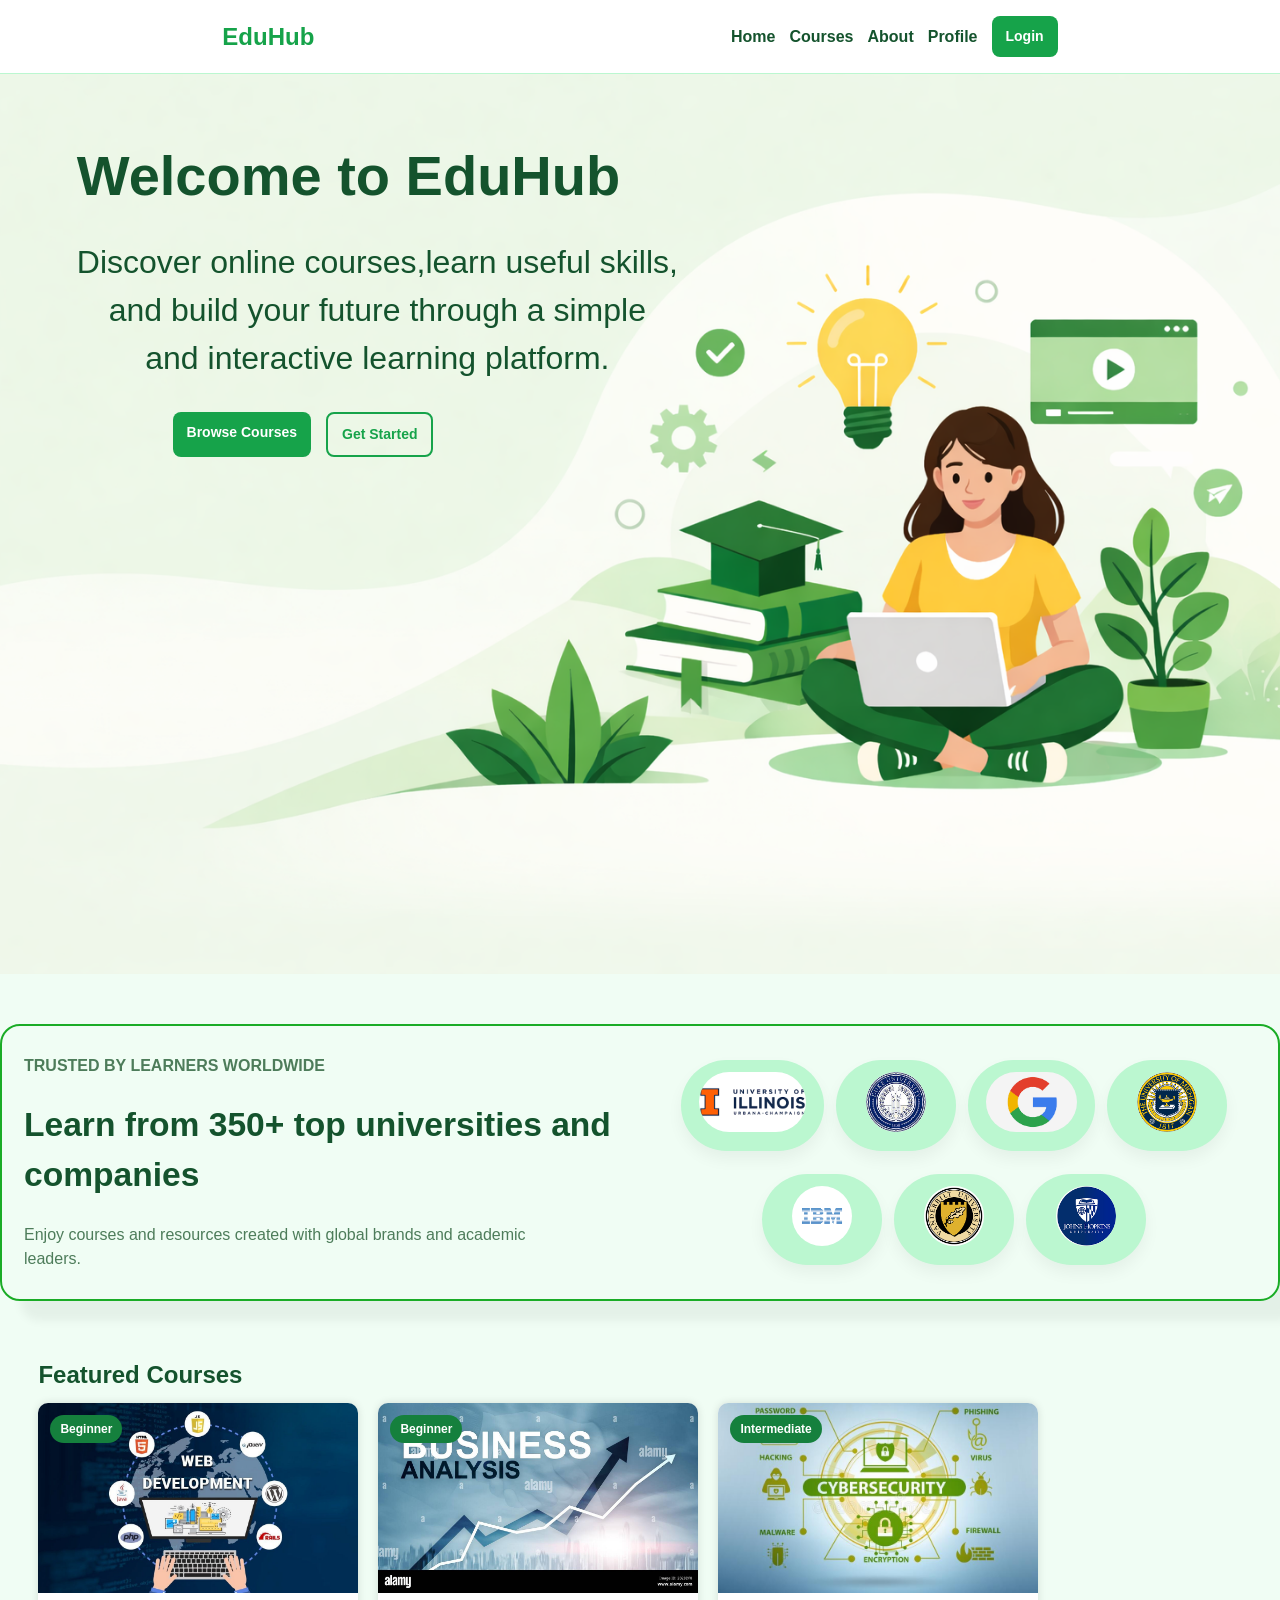
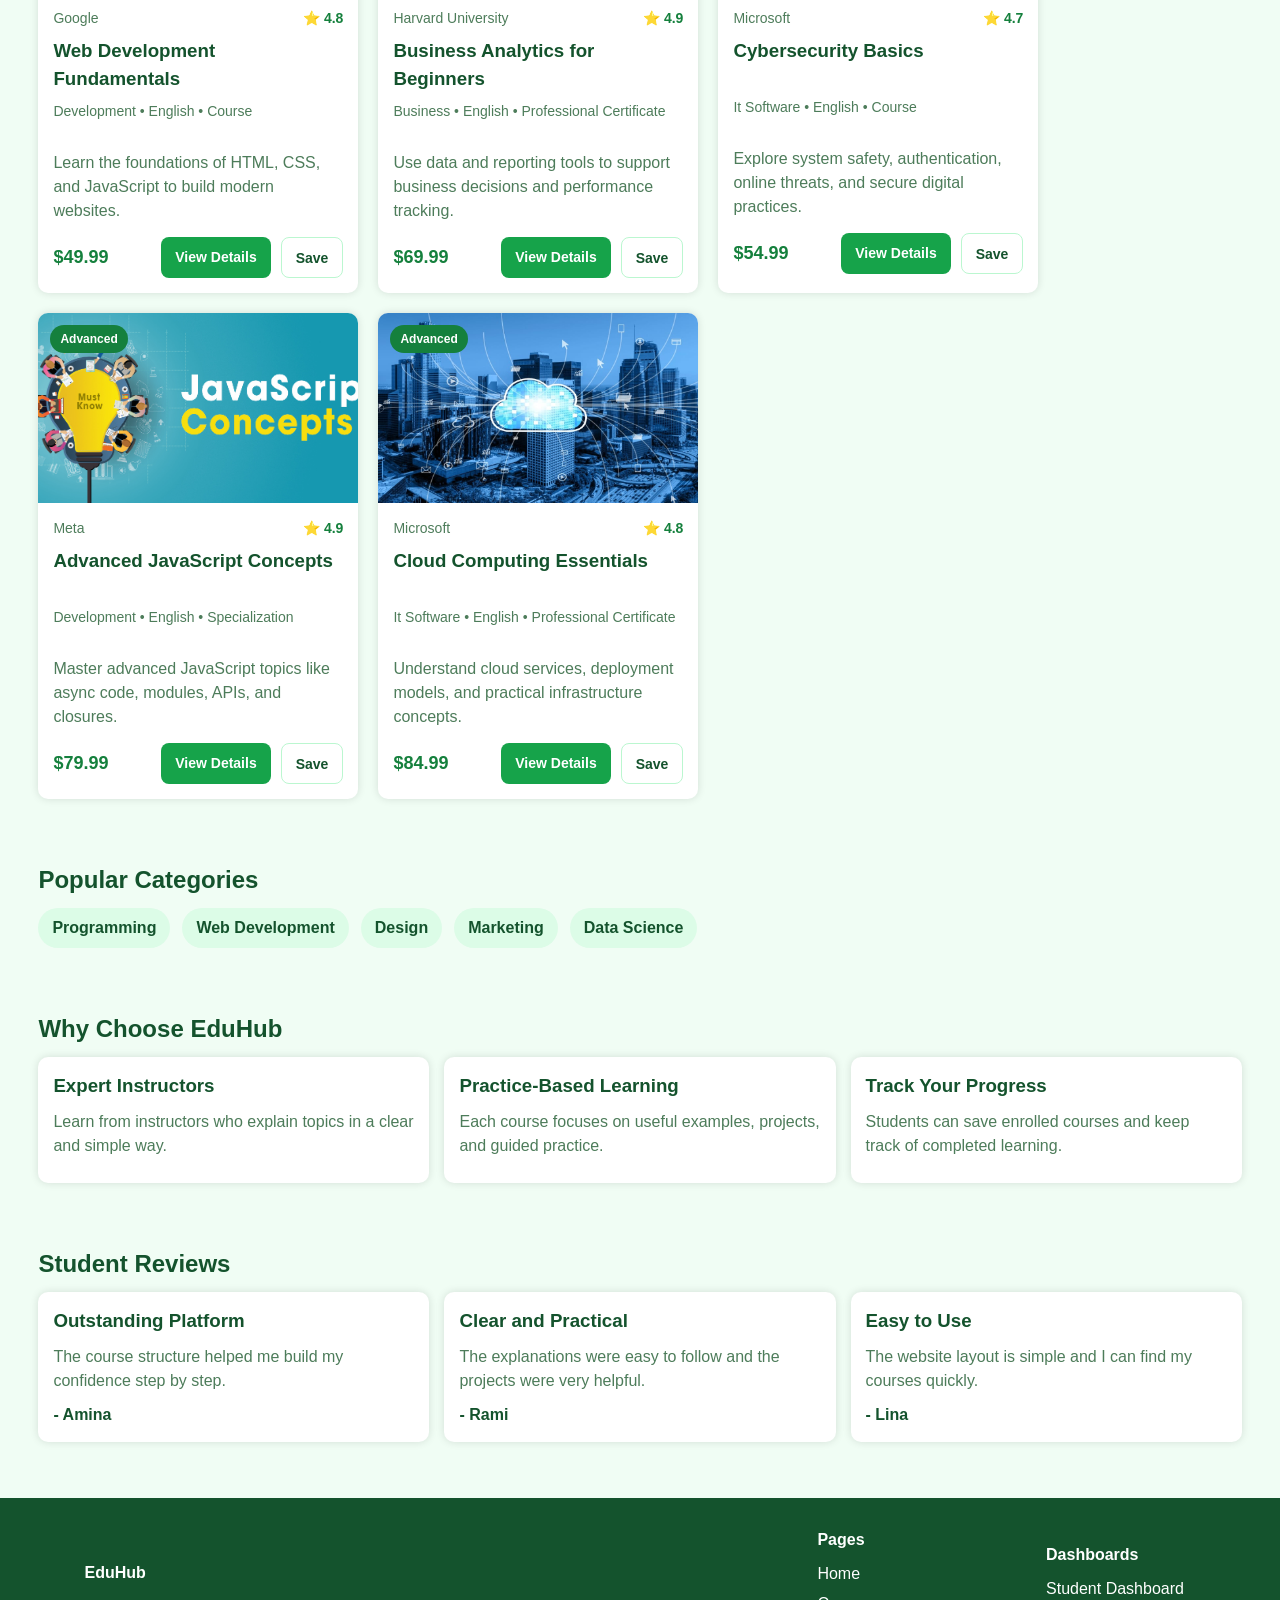
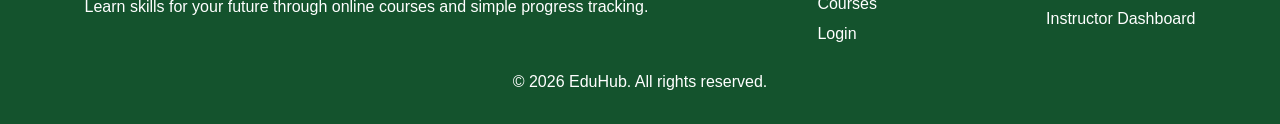
==== pages/index.html @ 105dc2ed "home js done" ====
<!DOCTYPE html>
<html lang="en">
<head>
    <meta charset="UTF-8">
    <meta name="viewport" content="width=device-width, initial-scale=1.0">
  <title>EduHub - Home</title>
  <link rel="stylesheet" href="../styles/style.css">
    <link rel="stylesheet" href="../styles/home.css">
    <link rel="stylesheet" href="../styles/courses.css">
</head>



<body>
  <header>
    <div class="Navbar">
      <a class="Logo" href="index.html">EduHub</a>
      <nav id="NavLinks" class="NavLinks">
        <a href="index.html">Home</a>
        <a href="courses.html">Courses</a>
        <a href="about.html">About</a>
        <a href="profile.html">Profile</a>
        <a href="auth.html" id="Login" class="Btn Btn1">Login</a>
      </nav>
      <button id="MenuToggle" class="Hidden">Menu</button>
    </div>
  </header>




  <main>

    <section class="Hero">
        <h1>Welcome to EduHub</h1>
        <p>
          Discover online courses,learn useful skills, <br>and build your future
          through a simple <br>and interactive learning platform.
        </p>
        <div class="HeroActions">
          <a class="Btn Btn1" href="courses.html">Browse Courses</a>
          <a class="Btn Btn2" href="auth.html">Get Started</a>
        </div>
    </section>

    <section class="PageSection TrustedSection">
        <div class="TrustedCopy">
          <p class="SectionTag">Trusted by learners worldwide</p>
          <h2>Learn from 350+ top universities and companies</h2>
          <p>Enjoy courses and resources created with global brands and academic leaders.</p>
        </div>
        <div class="TrustedLogos">
          <span><img src="../img/Illinois.png" alt="University of Illinois"></span>
          <span><img src="../img/Duke.jpg" alt="Duke University"></span>
          <span><img src="../img/Google.png" alt="Google"></span>
          <span><img src="../img/Michigan.png" alt="University of Michigan"></span>
          <span><img src="../img/IBM.png" alt="IBM"></span>
          <span><img src="../img/Vanderbilt.png" alt="Vanderbilt University"> </span>
          <span><img src="../img/Johns Hopkins.png" alt="Johns Hopkins University"></span>
        </div>
    </section>


     <section class="PageSection">
        <h2>Featured Courses</h2>
        <div id="CoursesGrid" class="CourseCardContainer"></div>
    </section>


    


    <section class="PageSection">
        <h2>Popular Categories</h2>
        <div class="CategoryRow">
          <span class="Badge">Programming</span>
          <span class="Badge">Web Development</span>
          <span class="Badge">Design</span>
          <span class="Badge">Marketing</span>
          <span class="Badge">Data Science</span>
  </div>
</section>
    


    <section class="PageSection">
        <h2>Why Choose EduHub</h2>
        <div class="CardContainer">
          <div class="Card">
            <div class="CardBody">
              <h3>Expert Instructors</h3>
              <p class="CardText">Learn from instructors who explain topics in a clear and simple way.</p>
            </div>
          </div>

          <div class="Card">
            <div class="CardBody">
              <h3>Practice-Based Learning</h3>
              <p class="CardText">Each course focuses on useful examples, projects, and guided practice.</p>
            </div>
          </div>

          <div class="Card">
            <div class="CardBody">
              <h3>Track Your Progress</h3>
              <p class="CardText">Students can save enrolled courses and keep track of completed learning.</p>
            </div>
          </div>
        </div>
    </section>


    



    
    <section class="PageSection">
        <h2>Student Reviews</h2>
        <div class="CardContainer">
          <div class="Card">
            <div class="CardBody">
              <h3>Outstanding Platform</h3>
              <p class="CardText">The course structure helped me build my confidence step by step.</p>
              <strong>- Amina</strong>
            </div>
          </div>

          <div class="Card">
            <div class="CardBody">
              <h3>Clear and Practical</h3>
              <p class="CardText">The explanations were easy to follow and the projects were very helpful.</p>
              <strong>- Rami</strong>
            </div>
          </div>

          <div class="Card">
            <div class="CardBody">
              <h3>Easy to Use</h3>
              <p class="CardText">The website layout is simple and I can find my courses quickly.</p>
              <strong>- Lina</strong>
            </div>
          </div>
      </div>
    </section>
  </main>






  <footer class="Footer">
      <div class="FooterContainer">
        <div>
          <h4>EduHub</h4>
          <p>Learn skills for your future through online courses and simple progress tracking.</p>
        </div>

        <div>
          <h4>Pages</h4>
          <a href="index.html">Home</a>
          <a href="courses.html">Courses</a>
          <a href="auth.html">Login</a>
        </div>

        <div>
          <h4>Dashboards</h4>
          <a href="student-dashboard.html">Student Dashboard</a>
          <a href="instructor-dashboard.html">Instructor Dashboard</a>
        </div>
      </div>

      <p class="FooterCopy">© 2026 EduHub. All rights reserved.</p>
  </footer>

    <script src="../data/courses.js"></script>
  <script src="../data/main.js"></script>
  <script src="../data/index.js"></script>

</body>
</html>
---- styles/style.css ----
* {
  box-sizing: border-box;
  margin: 0;
  padding: 0;
}

:root {
  --primary: #16A34A;
  --primary-dark: #15803D;
  --background: #F0FDF4;
  --surface: #FFFFFF;
  --text: #14532D;
  --muted: #4D7C5A;
  --border: #BBF7D0;
  --accent: #DCFCE7;
}

body {
  font-family: Arial, sans-serif;
  background: var(--background);
  color: var(--text);
  line-height: 1.5;
}

header {
  padding: 0 20px;
  background: white;
  border-bottom: 1px solid var(--border);
  position: sticky;
  top: 0;
  z-index: 10000;
}


a {
  text-decoration: none;
  color: inherit;
}

h1,
h2,
h3,
h4 {
  margin-bottom: 10px;
}

.Hidden {
  display: none;
}

.Navbar {
  display: flex;
  justify-content: space-around;
  align-items: center;
  gap: 12px;
  padding: 16px 0;
}

.Logo {
  font-size: 24px;
  font-weight: bold;
  color: var(--primary);
}

.NavLinks {
  display: flex;
  gap: 14px;
  align-items: center;
}

.NavLinks a {
  font-weight: bold;
}

#MenuToggle {
  display: none;
  background: transparent;
  border: none;
  font-size: 18px;
  cursor: pointer;
}

.PageSection {
  padding: 30px 0;
  margin: 50px 0;
}

.SectionTag {
  color: var(--primary);
  font-weight: 700;
  text-transform: uppercase;
  margin-bottom: 10px;
  font-size: 1rem;
}


.Btn {
  display: inline-block;
  padding: 10px 14px;
  border: none;
  border-radius: 8px;
  cursor: pointer;
  font-size: 14px;
  font-weight: bold;
}

.Btn1 {
  background: var(--primary);
  color: white;
}

.Btn2 {
  background: transparent;
  color: var(--primary);
  border: 2px solid var(--primary);
}

.Btn:hover {
  transform: translateY(-2px);
  opacity: 0.95;
}

.PageSection {
  padding: 0.5% 3%;
}

.CardContainer {
  display: grid;
grid-template-columns: repeat(auto-fit, minmax(250px, 1fr));
  gap: 15px;
}

.Card {
  background: var(--surface);
  border-radius: 10px;
  box-shadow: 0 0 8px rgba(0, 0, 0, 0.12);
  overflow: hidden;
  transition: transform 0.25s ease, box-shadow 0.25s ease;
  animation: fadeIn 0.4s ease;
}

.Card:hover {
  transform: translateY(-4px);
}

.Card img {
  width: 100%;
  height: 180px;
  object-fit: cover;
}

.CardBody {
  padding: 15px;
}

.CardTitle {
  margin-bottom: 8px;
}

.CardText {
  color: var(--muted);
  margin-bottom: 10px;
}

.BtnOutline:hover {
  background: var(--primary);
  color: white;
}


.Footer {
  background: var(--text);
  color: white;
  margin-top: 30px;
  padding: 30px 0;
}

.FooterContainer {
  display: flex;
  align-items: center;
  justify-content: space-around;
  flex-wrap: wrap;
}

.Footer a {
  display: block;
  color: #ffffff;
  margin-bottom: 6px;
}

.FooterCopy {
  text-align: center;
  margin-top: 18px;
}

 .InputField,
select,
textarea,
input {
  width: 100%;
  padding: 10px;
  border: 1px solid var(--border);
  border-radius: 8px;
  font-size: 14px;
} 


.SummaryGrid {
  display: grid;
  grid-template-columns: repeat(auto-fit, minmax(180px, 1fr));
  gap: 12px;
  margin: 16px 0 22px;
}

.SummaryCard {
  background: white;
  padding: 14px;
  border-radius: 10px;
  box-shadow: 0 0 8px rgba(0, 0, 0, 0.08);
}

.SummaryCard p {
  color: var(--muted);
  margin-bottom: 6px;
}

.SummaryCard h3 {
  margin: 0;
}



.List {
  list-style: none;
  padding: 0;
}

@media (min-width: 769px) and (max-width: 1024px) {
  header {
    padding: 0 30px;
  }

  .Navbar {
    gap: 10px;
  }

  .NavLinks {
    gap: 12px;
  }
  .CardContainer {
  grid-template-columns: repeat(auto-fit, minmax(250px, 1fr));
  }
}

/* hone el layout te3 el courses displayed in cards khodowon mn hon  */
.CourseCard {
  display: flex;
  flex-direction: column;
  height: 100%;
}
.CardTitle {
  min-height: 52px;
}

.CourseImageWrap {
  position: relative;
}

.CourseImageWrap img {
  width: 100%;
  height: 190px;
  object-fit: cover;
  display: block;
}

.CourseBadge {
  position: absolute;
  top: 12px;
  left: 12px;
  background: var(--primary-dark);
  color: white;
  padding: 5px 10px;
  border-radius: 20px;
  font-size: 12px;
  font-weight: bold;
}

.CourseTopRow {
  display: flex;
  justify-content: space-between;
  align-items: center;
  gap: 10px;
  margin-bottom: 8px;
}

.CourseInstructor {
  color: var(--muted);
  margin-bottom: 0;
  font-size: 14px;
}

.CourseRating {
  font-weight: bold;
  color: var(--primary-dark);
  font-size: 14px;
}

.CourseMetaLine {
  color: var(--muted);
  margin-bottom: 10px;
  font-size: 14px;
  min-height: 40px;
}

.CourseDesc {
  color: var(--muted);
  margin-bottom: 14px;
  min-height: 72px;
  overflow: hidden;
}

.CourseBottom {
  display: flex;
  justify-content: space-between;
  align-items: center;
  gap: 12px;
  margin-top: auto;
  flex-wrap: wrap;
}

.CoursePrice {
  font-size: 18px;
  font-weight: bold;
  color: var(--primary-dark);
}

.CourseActions {
  display: flex;
  gap: 10px;
  flex-wrap: wrap;
}

.CourseBtn {
  background: var(--primary);
  color: white;
}

.CourseBtn:hover {
  background: var(--primary-dark);
}

.SaveBtn {
  background: white;
  color: var(--text);
  border: 1px solid var(--border);
}

.SaveBtn:hover {
  background: var(--accent);
}

.FavoriteCard {
  border: 2px solid var(--primary);
}

.EmptyState {
  grid-column: 1 / -1;
  background: white;
  padding: 24px;
  border-radius: 10px;
  text-align: center;
  box-shadow: 0 0 8px rgba(0, 0, 0, 0.08);
}

.EmptyState p {
  color: var(--muted);
}




@media (max-width: 768px) {
  .Navbar {
    flex-wrap: wrap;
  }

  .CourseBottom {
    flex-direction: column;
    align-items: flex-start;
  }

  .CourseActions {
    width: 100%;
  }

  .CourseActions .Btn {
    width: 100%;
    text-align: center;
  }


  .NavLinks {
    width: 100%;
    display: none;
    flex-direction: column;
    align-items: flex-start;
    gap: 10px;
    padding-top: 8px;
  }

  .NavLinks.open {
    display: flex;
  }

  #MenuToggle {
    display: inline-block;
  }
}
---- styles/home.css ----
* {
  box-sizing: border-box;
  margin: 0;
  padding: 0;
}

:root {
  --primary: #16A34A;
  --primary-dark: #15803D;
  --background: #F0FDF4;
  --surface: #FFFFFF;
  --text: #14532D;
  --muted: #4D7C5A;
  --border: #BBF7D0;
  --accent: #DCFCE7;
}

.TrustedSection {
  display: grid;
  grid-template-columns: 1fr 1fr;
  gap: 24px;
  border-radius: 20px;
  border: rgb(26, 172, 38) solid 2px;
  padding: 28px 22px;
  box-shadow: 20px 20px 10px rgba(0, 0, 0, 0.05);
}

.TrustedCopy {
  display: grid;
  gap: 12px;
}


.TrustedCopy h2 {
  margin-bottom: 10px;
  font-size: 2.1rem;
}

.TrustedCopy p {
  color: var(--muted);
  max-width: 560px;
}

.TrustedLogos {
  display: flex;
  flex-wrap: wrap;
  gap: 12px;
  justify-content: center;
  align-items: center;
}

.TrustedLogos span {
  background: var(--border);
  border-radius: 1000px;
  padding: 12px 18px;
  min-width: 120px;
  text-align: center;
  font-weight: 700;
  color: var(--text);
  box-shadow: 0 8px 16px rgba(0, 0, 0, 0.05);
}

.TrustedLogos span img {
  max-width: 120px;
  max-height: 60px;
  object-fit: contain;
  border-radius: 1000px;
}
.Hero {

  background-image: url("../img/hero.png");
  background-size: cover;
  background-position: center;
  padding: 60px 6%;
  text-align: center;
  width: 100%;
  min-height: 100vh;
  display: flex;
  flex-direction: column;
  flex-wrap: wrap;
  align-items: flex-start;
  justify-content: flex-start;
  gap: 10px;

}

.Hero h1 {
  font-size: 350%;
  text-align: center;
}

.Hero p {
  font-size: 200%;
}

.HeroActions {
  display: flex;
  gap: 15px;
  justify-content: center;
  margin-top: 20px;
  position: relative;
  left: 8.5%;
}


.CategoryRow {
  display: flex;
  flex-wrap: wrap;
  gap: 12px;
  margin-top: 10px;
}
 
.Badge {
  background: var(--accent);
  color: var(--text);
  padding: 8px 14px;
  border-radius: 1000px;
  font-weight: bold;
}

@media (min-width: 769px) and (max-width: 1024px) {
  .Hero {
    padding: 50px 8%;
  }

  .Hero h1 {
        padding: 0 6%;
    font-size: 270%;
  }

  .Hero p {
    font-size: 170%;
  }
  .HeroActions {
    left: 17%;
  }
}

@media (max-width: 768px) {
  .Hero h1 {
    font-size: 200%;
    padding: 0 10%;
  }

  .Hero p {
    font-size: 150%;
  }
  .HeroActions {
    flex-direction: column;
    left: 26%;
  }

}
---- styles/courses.css ----
.Controls {
  display: grid;
  gap: 15px;
  margin-bottom: 20px;
  background: var(--surface);
  border-radius: 10px;
  box-shadow: 0 0 8px black;
  padding: 18px;
}

.CourseCardContainer {
  display: grid;
  grid-template-columns: repeat(auto-fill, minmax(280px, 320px));
  gap: 20px;
  justify-content: start;

}

.FavoriteCard {
  border: 2px solid var(--primary);
}

.CoursesHero {
  margin-bottom: 20px;
}

.CoursesIntro {
  color: var(--muted);
  max-width: 760px;
}

.TopControls {
  display: grid;
  grid-template-columns: 2fr 1fr;
  gap: 12px;
}

.FilterGroups {
  display: grid;
  grid-template-columns: repeat(auto-fit, minmax(180px, 1fr));
  gap: 14px;
}

.FilterGroup {
  background: white;
  border: 1px solid var(--border);
  border-radius: 10px;
  padding: 14px;
}

.FilterGroup h4 {
  color: var(--primary-dark);
  margin-bottom: 10px;
}

.FilterGroup label {
  display: flex;
  align-items: center;
  gap: 8px;
  margin-bottom: 8px;
  color: var(--text);
  cursor: pointer;
  font-size: 14px;
}

.FilterGroup input[type="checkbox"] {
  width: 10px;
}

.ExtraActions {
  display: flex;
  justify-content: space-between;
  align-items: center;
  gap: 12px;
  flex-wrap: wrap;
}

.SavedOnlyLabel {
  display: flex;
  align-items: center;
  gap: 8px;
  font-weight: bold;
  color: var(--text);
}

.SavedOnlyLabel input {
  width: auto;
}

.ResetBtn {
  background: white;
  border: 1px solid var(--border);
  color: var(--text);
}

.ResetBtn:hover {
  background: var(--accent);
}

@media (max-width: 768px) {
  .TopControls {
    grid-template-columns: 1fr;
  }
}
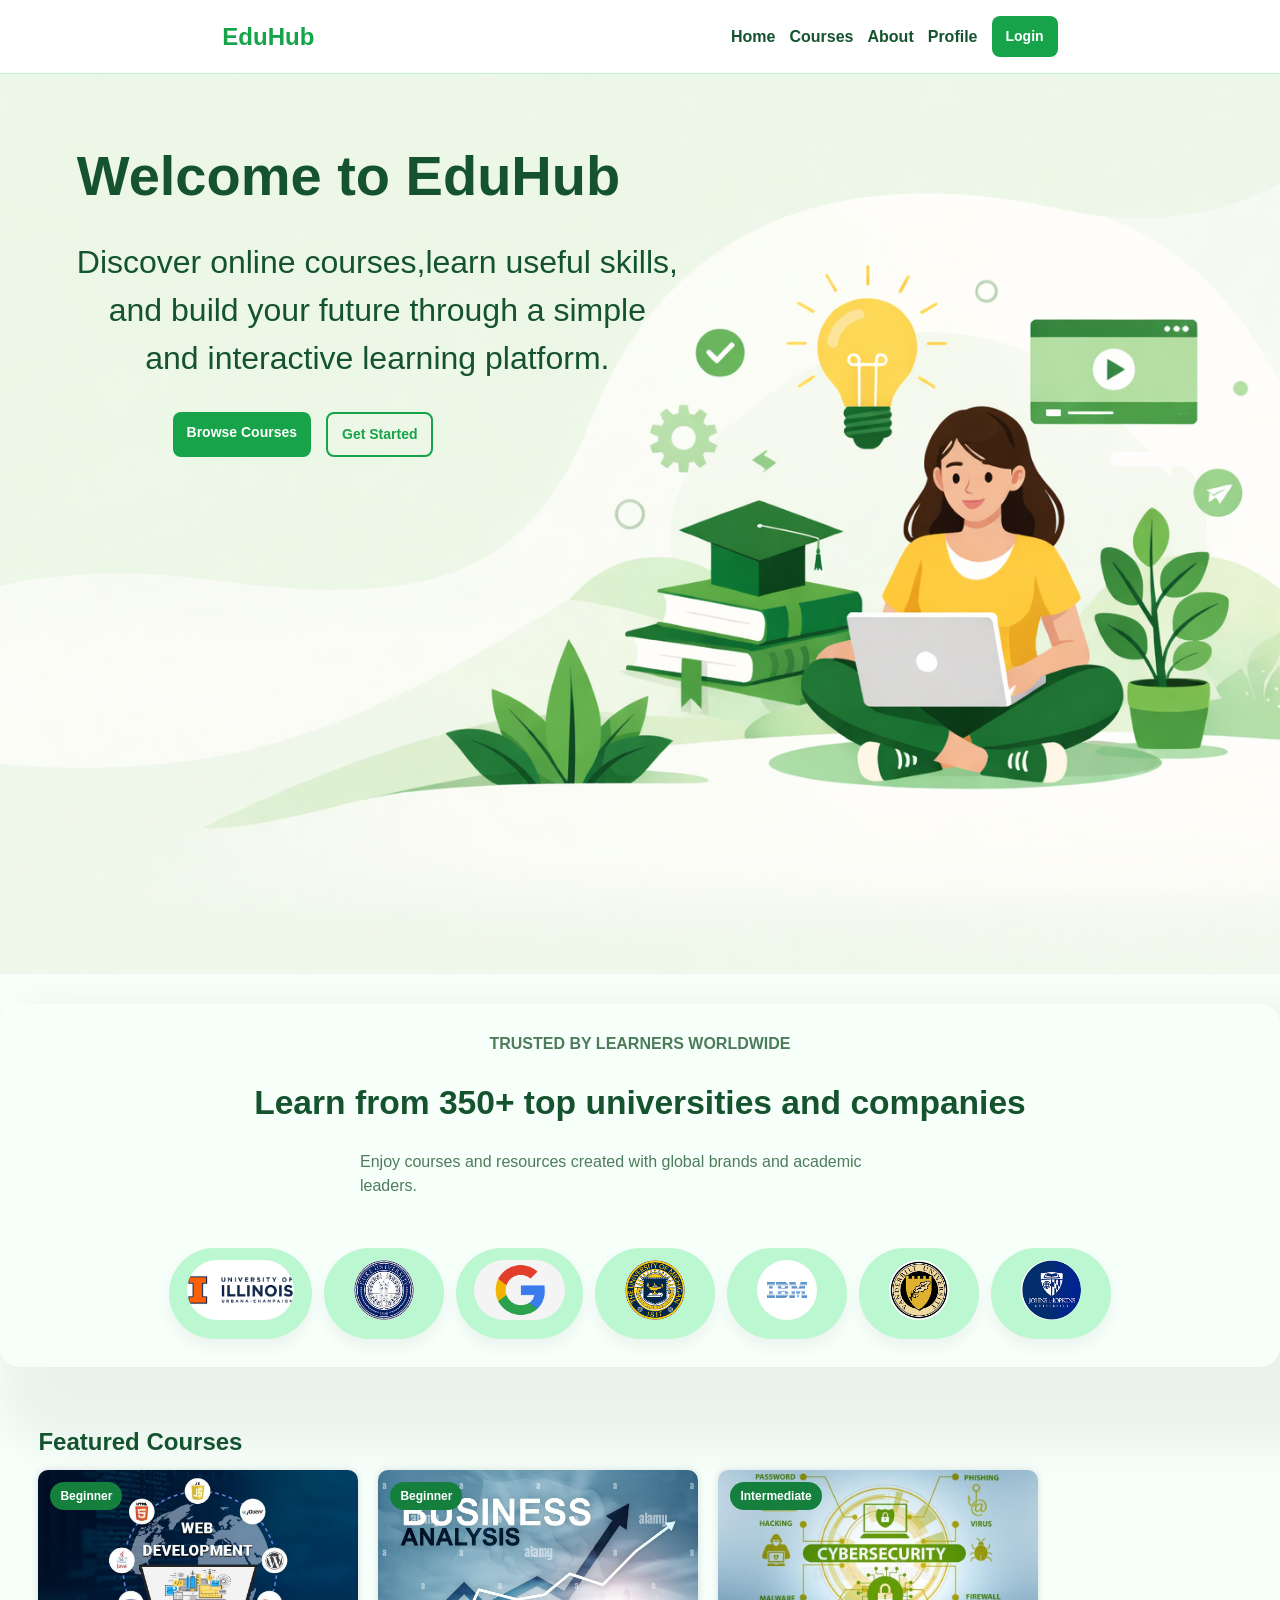
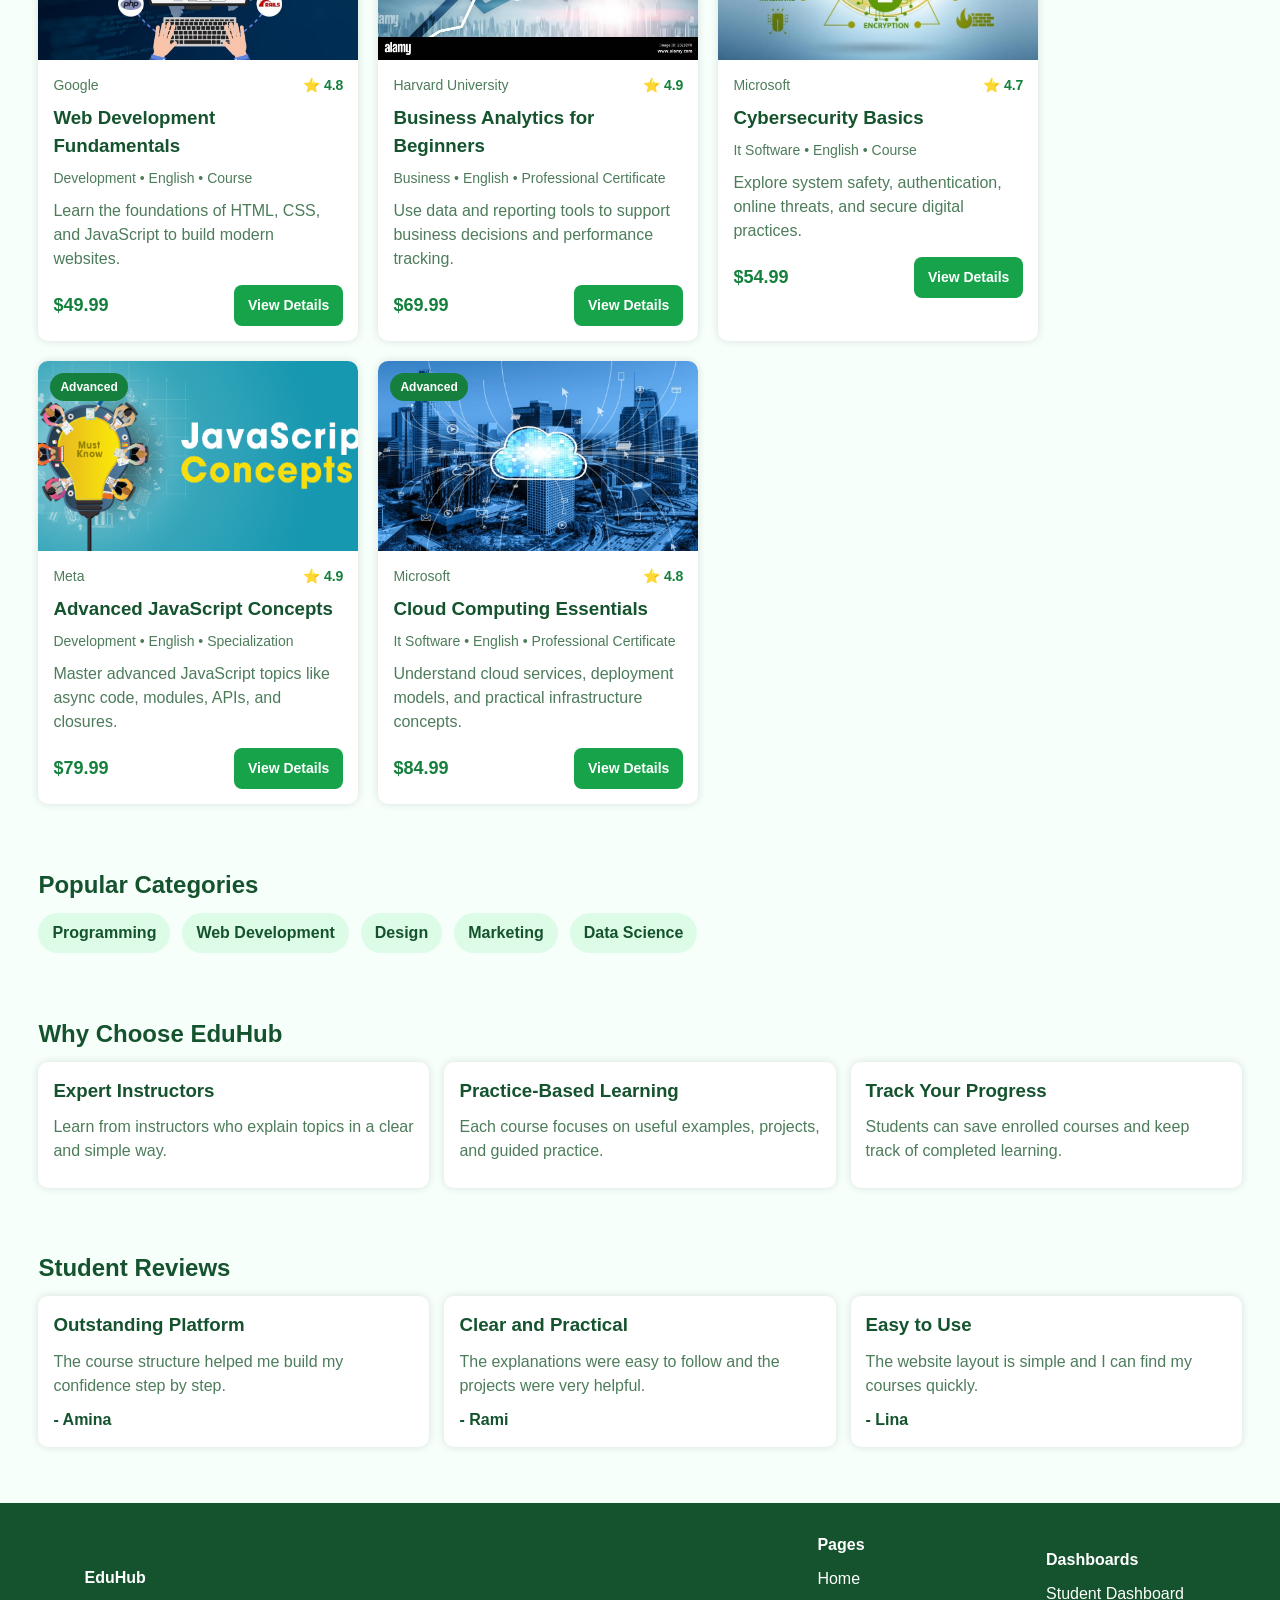
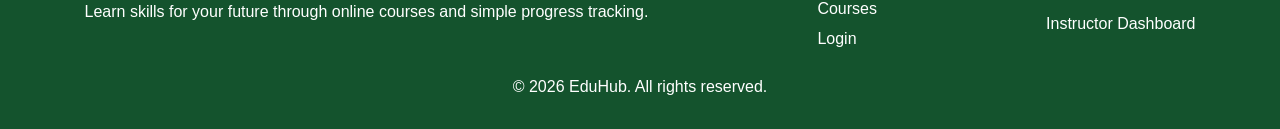
==== commit cd58ef5c: "edite background" ====
--- a/pages/index.html
+++ b/pages/index.html
@@ -5,7 +5,7 @@
     <meta name="viewport" content="width=device-width, initial-scale=1.0">
   <title>EduHub - Home</title>
   <link rel="stylesheet" href="../styles/style.css">
-    <link rel="stylesheet" href="../styles/home.css">
+    <link rel="stylesheet" href="../styles/index.css">
     <link rel="stylesheet" href="../styles/courses.css">
 </head>
 
--- a/styles/style.css
+++ b/styles/style.css
@@ -7,7 +7,7 @@
 :root {
   --primary: #16A34A;
   --primary-dark: #15803D;
-  --background: #F0FDF4;
+  --background: #f7fffa;
   --surface: #FFFFFF;
   --text: #14532D;
   --muted: #4D7C5A;
@@ -258,9 +258,6 @@
   flex-direction: column;
   height: 100%;
 }
-.CardTitle {
-  min-height: 52px;
-}
 
 .CourseImageWrap {
   position: relative;
@@ -309,14 +306,12 @@
   color: var(--muted);
   margin-bottom: 10px;
   font-size: 14px;
-  min-height: 40px;
 }
 
 .CourseDesc {
   color: var(--muted);
   margin-bottom: 14px;
-  min-height: 72px;
-  overflow: hidden;
+  min-height: 48px;
 }
 
 .CourseBottom {
--- a/styles/index.css
+++ b/styles/index.css
@@ -0,0 +1,144 @@
+* {
+  box-sizing: border-box;
+  margin: 0;
+  padding: 0;
+}
+
+.TrustedSection {
+  display: grid;
+  grid-template-columns: 1fr;
+  gap: 50px;
+  border-radius: 20px;
+margin-top: 30px;
+  padding: 28px 22px;
+  box-shadow: 40px 40px 40px 40px rgba(0, 0, 0, 0.05);
+}
+
+.TrustedCopy {
+  display: flex;
+  flex-direction: column;
+  align-items: center;
+  gap: 12px;
+}
+
+
+.TrustedCopy h2 {
+  margin-bottom: 10px;
+  font-size: 2.1rem;
+}
+
+.TrustedCopy p {
+  color: var(--muted);
+  max-width: 560px;
+}
+
+.TrustedLogos {
+  display: flex;
+  flex-wrap: wrap;
+  gap: 12px;
+  justify-content: center;
+  align-items: center;
+}
+
+.TrustedLogos span {
+  background: var(--border);
+  border-radius: 1000px;
+  padding: 12px 18px;
+  min-width: 120px;
+  text-align: center;
+  font-weight: 700;
+  color: var(--text);
+  box-shadow: 0 8px 16px rgba(0, 0, 0, 0.05);
+}
+
+.TrustedLogos span img {
+  max-width: 120px;
+  max-height: 60px;
+  object-fit: contain;
+  border-radius: 1000px;
+}
+.Hero {
+
+  background-image: url("../img/hero.png");
+  background-size: cover;
+  background-position: center;
+  padding: 60px 6%;
+  text-align: center;
+  width: 100%;
+  min-height: 100vh;
+  display: flex;
+  flex-direction: column;
+  flex-wrap: wrap;
+  align-items: flex-start;
+  justify-content: flex-start;
+  gap: 10px;
+
+}
+
+.Hero h1 {
+  font-size: 350%;
+  text-align: center;
+}
+
+.Hero p {
+  font-size: 200%;
+}
+
+.HeroActions {
+  display: flex;
+  gap: 15px;
+  justify-content: center;
+  margin-top: 20px;
+  position: relative;
+  left: 8.5%;
+}
+
+
+.CategoryRow {
+  display: flex;
+  flex-wrap: wrap;
+  gap: 12px;
+  margin-top: 10px;
+}
+ 
+.Badge {
+  background: var(--accent);
+  color: var(--text);
+  padding: 8px 14px;
+  border-radius: 1000px;
+  font-weight: bold;
+}
+
+@media (min-width: 769px) and (max-width: 1024px) {
+  .Hero {
+    padding: 50px 8%;
+  }
+
+  .Hero h1 {
+        padding: 0 6%;
+    font-size: 270%;
+  }
+
+  .Hero p {
+    font-size: 170%;
+  }
+  .HeroActions {
+    left: 17%;
+  }
+}
+
+@media (max-width: 768px) {
+  .Hero h1 {
+    font-size: 200%;
+    padding: 0 10%;
+  }
+
+  .Hero p {
+    font-size: 150%;
+  }
+  .HeroActions {
+    flex-direction: column;
+    left: 26%;
+  }
+
+}
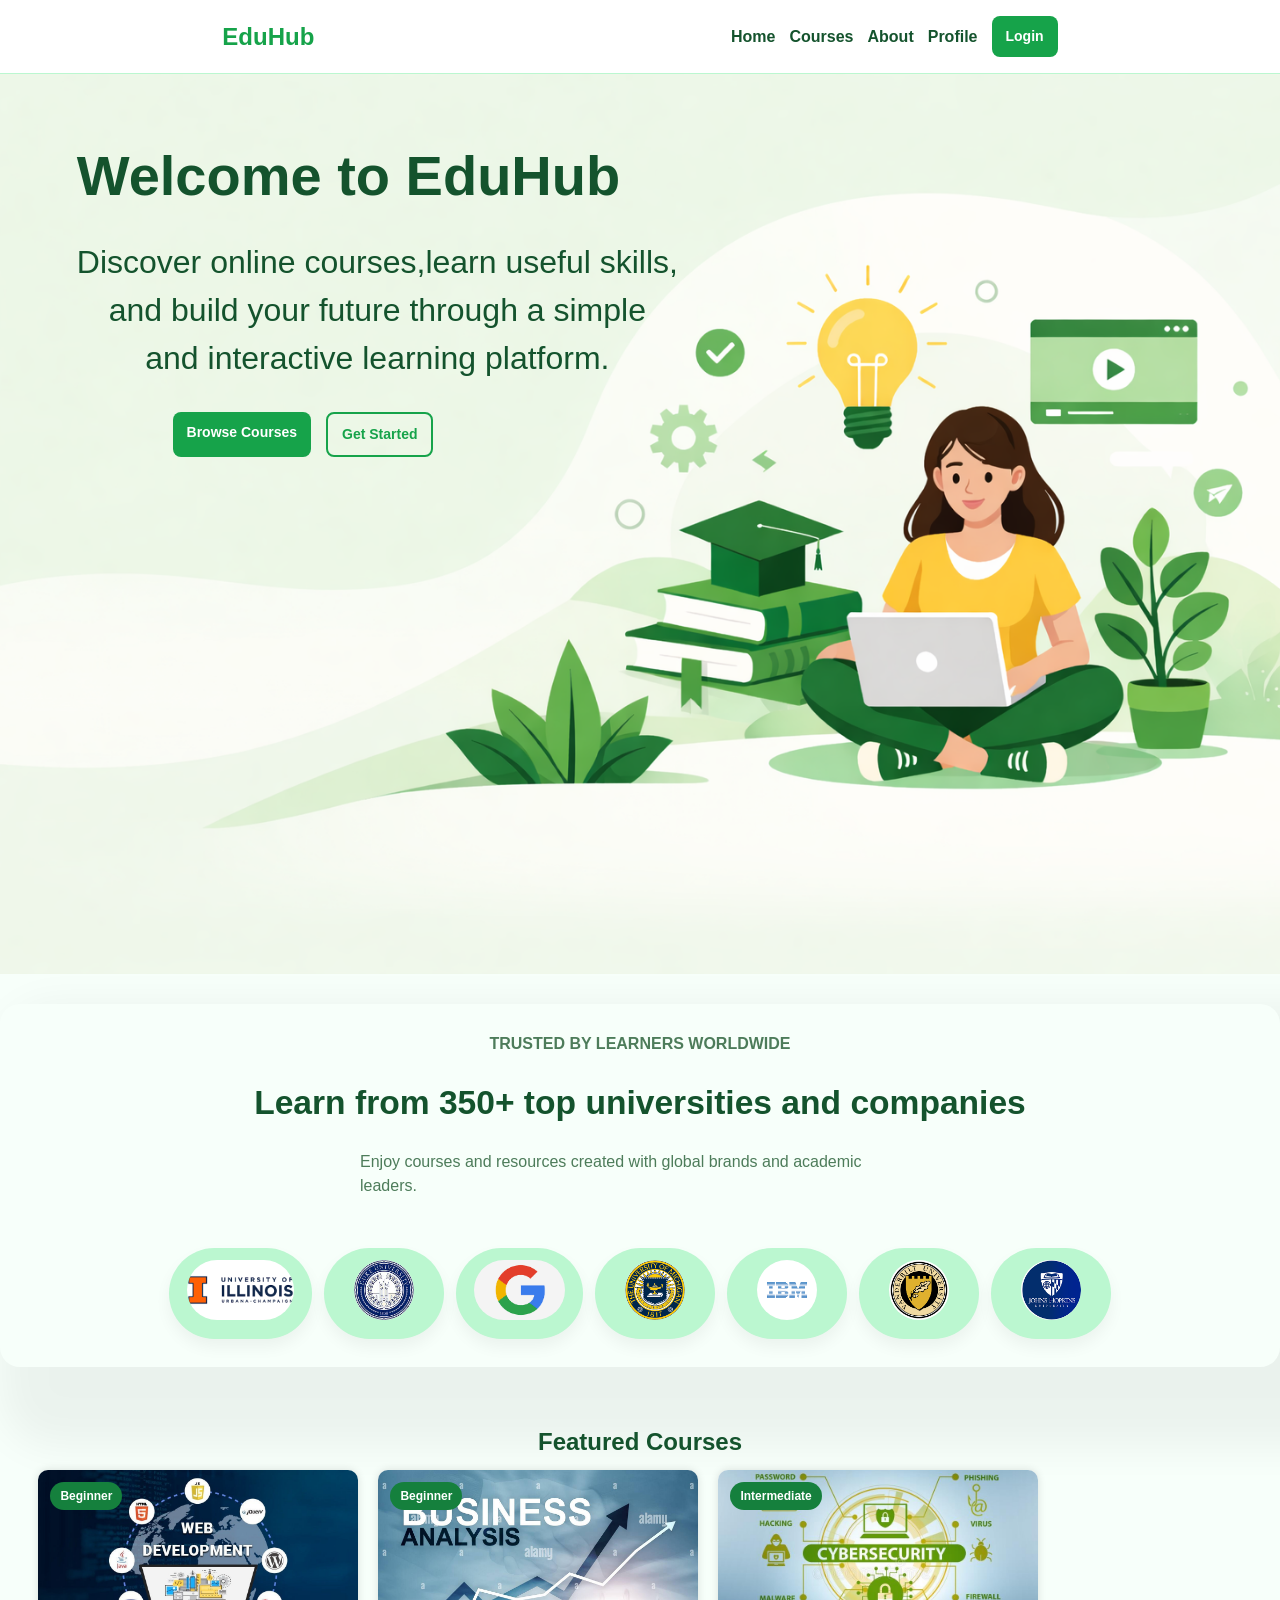
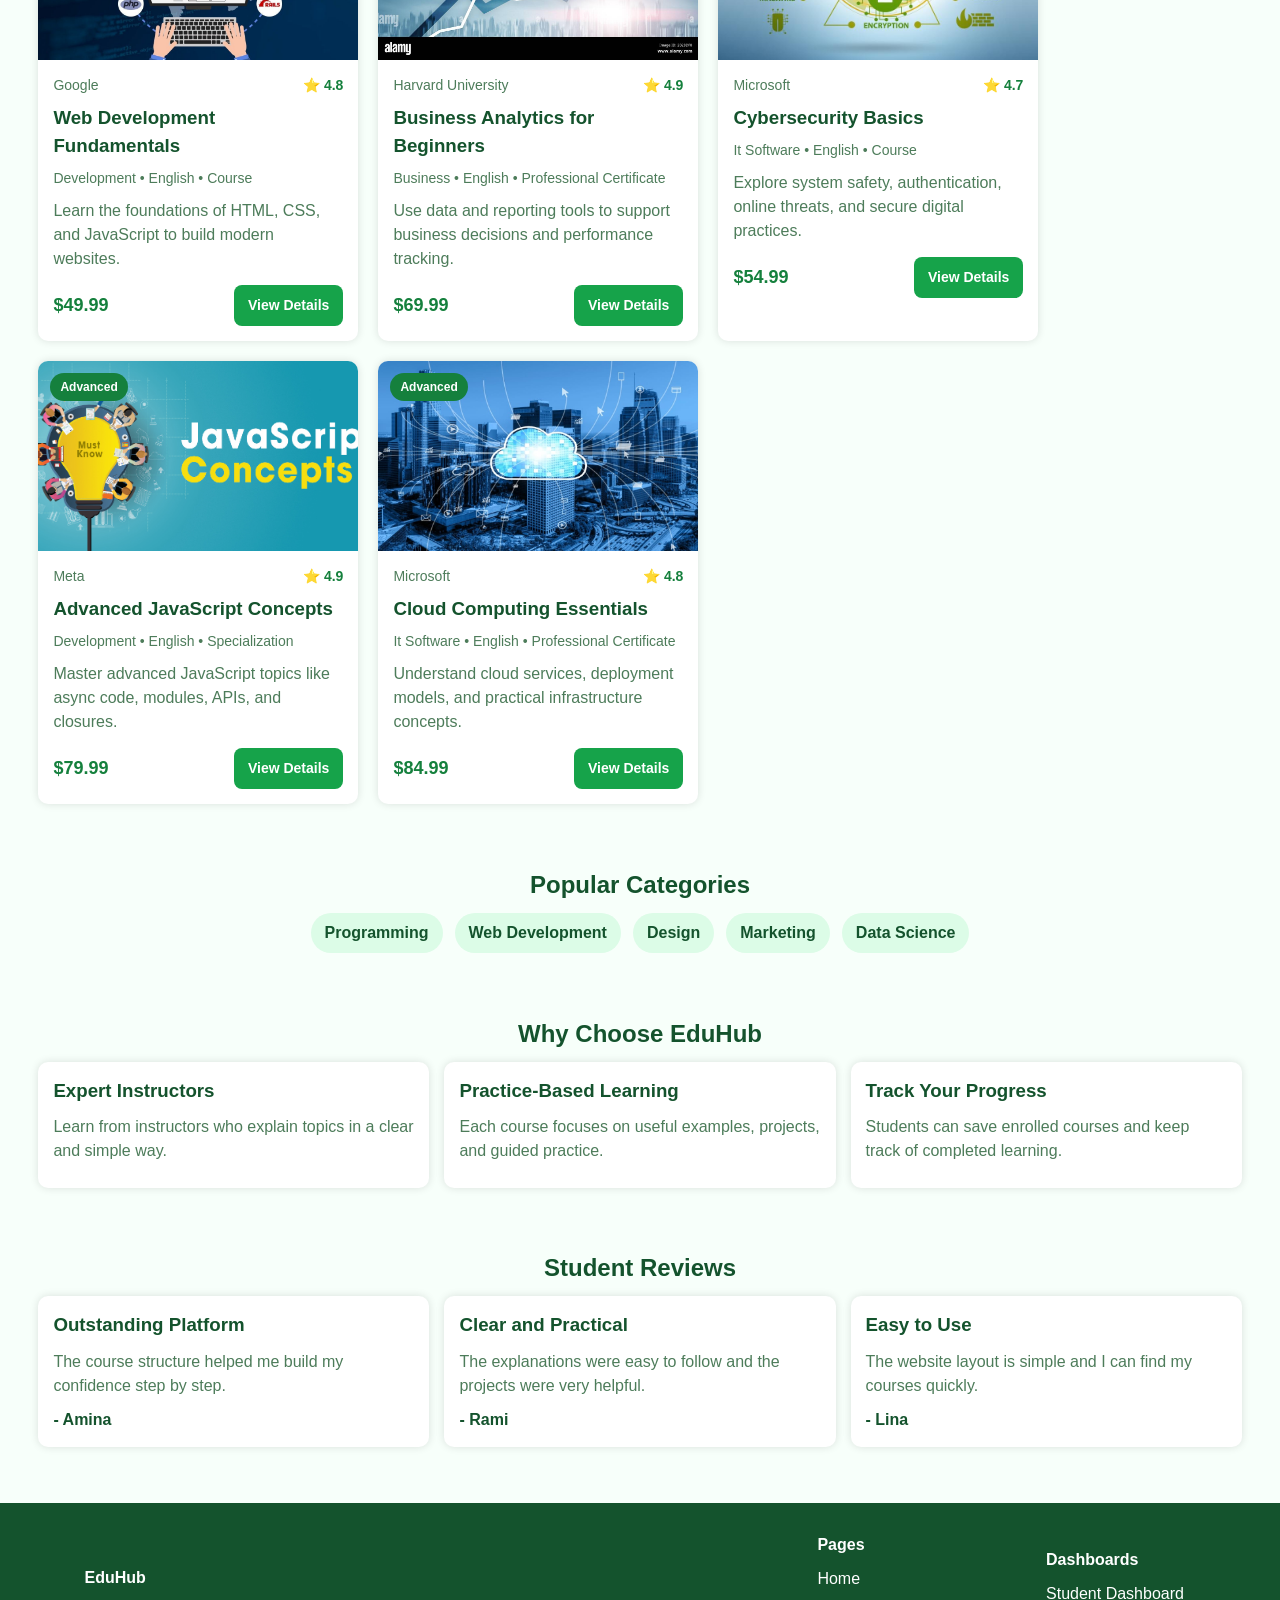
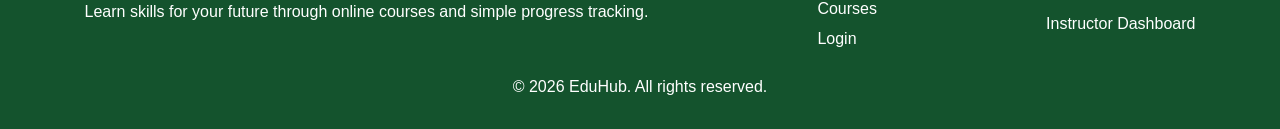
==== commit dceb689d: "update" ====
--- a/pages/index.html
+++ b/pages/index.html
@@ -62,7 +62,7 @@
 
 
      <section class="PageSection">
-        <h2>Featured Courses</h2>
+        <h2 class="Headerr">Featured Courses</h2>
         <div id="CoursesGrid" class="CourseCardContainer"></div>
     </section>
 
@@ -71,7 +71,7 @@
 
 
     <section class="PageSection">
-        <h2>Popular Categories</h2>
+        <h2 class="Headerr">Popular Categories</h2>
         <div class="CategoryRow">
           <span class="Badge">Programming</span>
           <span class="Badge">Web Development</span>
@@ -84,7 +84,7 @@
 
 
     <section class="PageSection">
-        <h2>Why Choose EduHub</h2>
+        <h2 class="Headerr">Why Choose EduHub</h2>
         <div class="CardContainer">
           <div class="Card">
             <div class="CardBody">
@@ -116,7 +116,7 @@
 
     
     <section class="PageSection">
-        <h2>Student Reviews</h2>
+        <h2 class="Headerr">Student Reviews</h2>
         <div class="CardContainer">
           <div class="Card">
             <div class="CardBody">
--- a/styles/style.css
+++ b/styles/style.css
@@ -14,7 +14,7 @@
   --border: #BBF7D0;
   --accent: #DCFCE7;
 }
-
+/* edite */
 body {
   font-family: Arial, sans-serif;
   background: var(--background);
@@ -123,7 +123,14 @@
 .PageSection {
   padding: 0.5% 3%;
 }
-
+.Headerr{
+  text-align: center;
+}
+.CategoryRow{
+  display: flex;
+  align-items: center;
+  justify-content: center;
+}
 .CardContainer {
   display: grid;
 grid-template-columns: repeat(auto-fit, minmax(250px, 1fr));
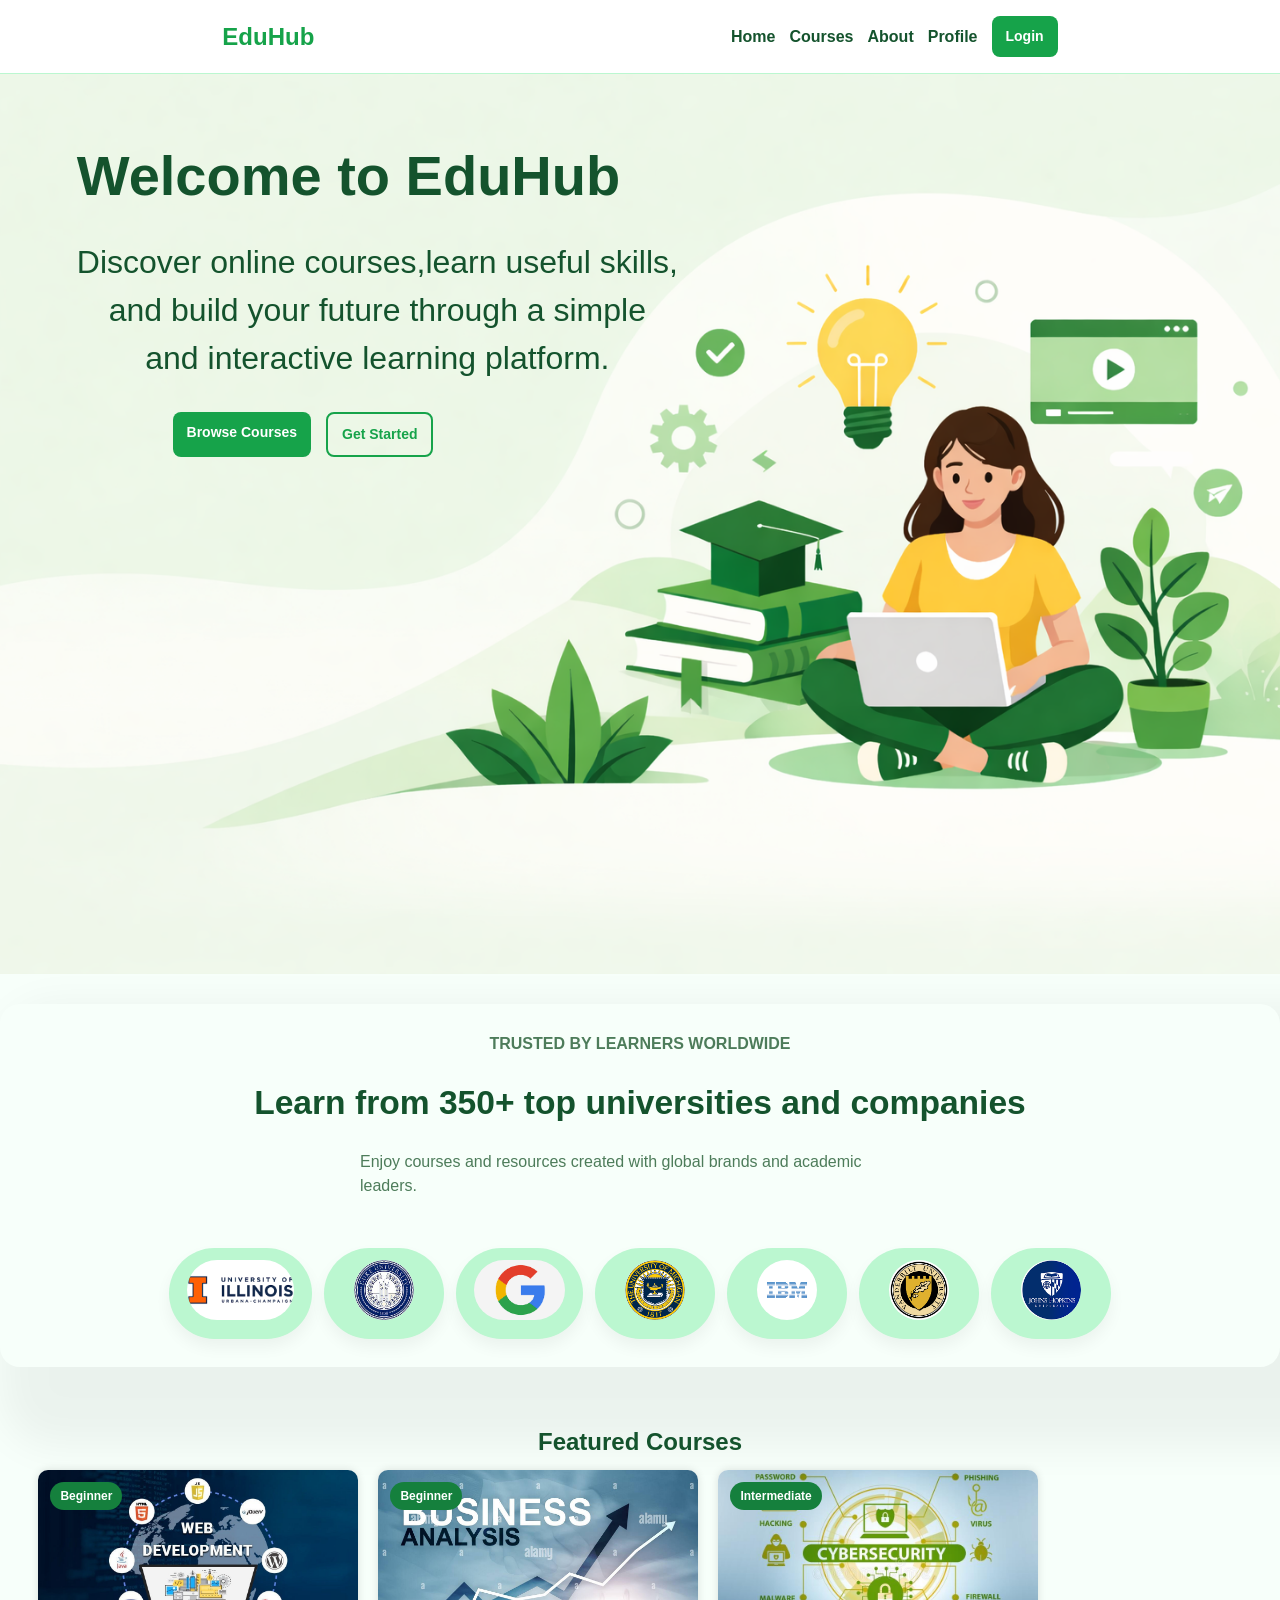
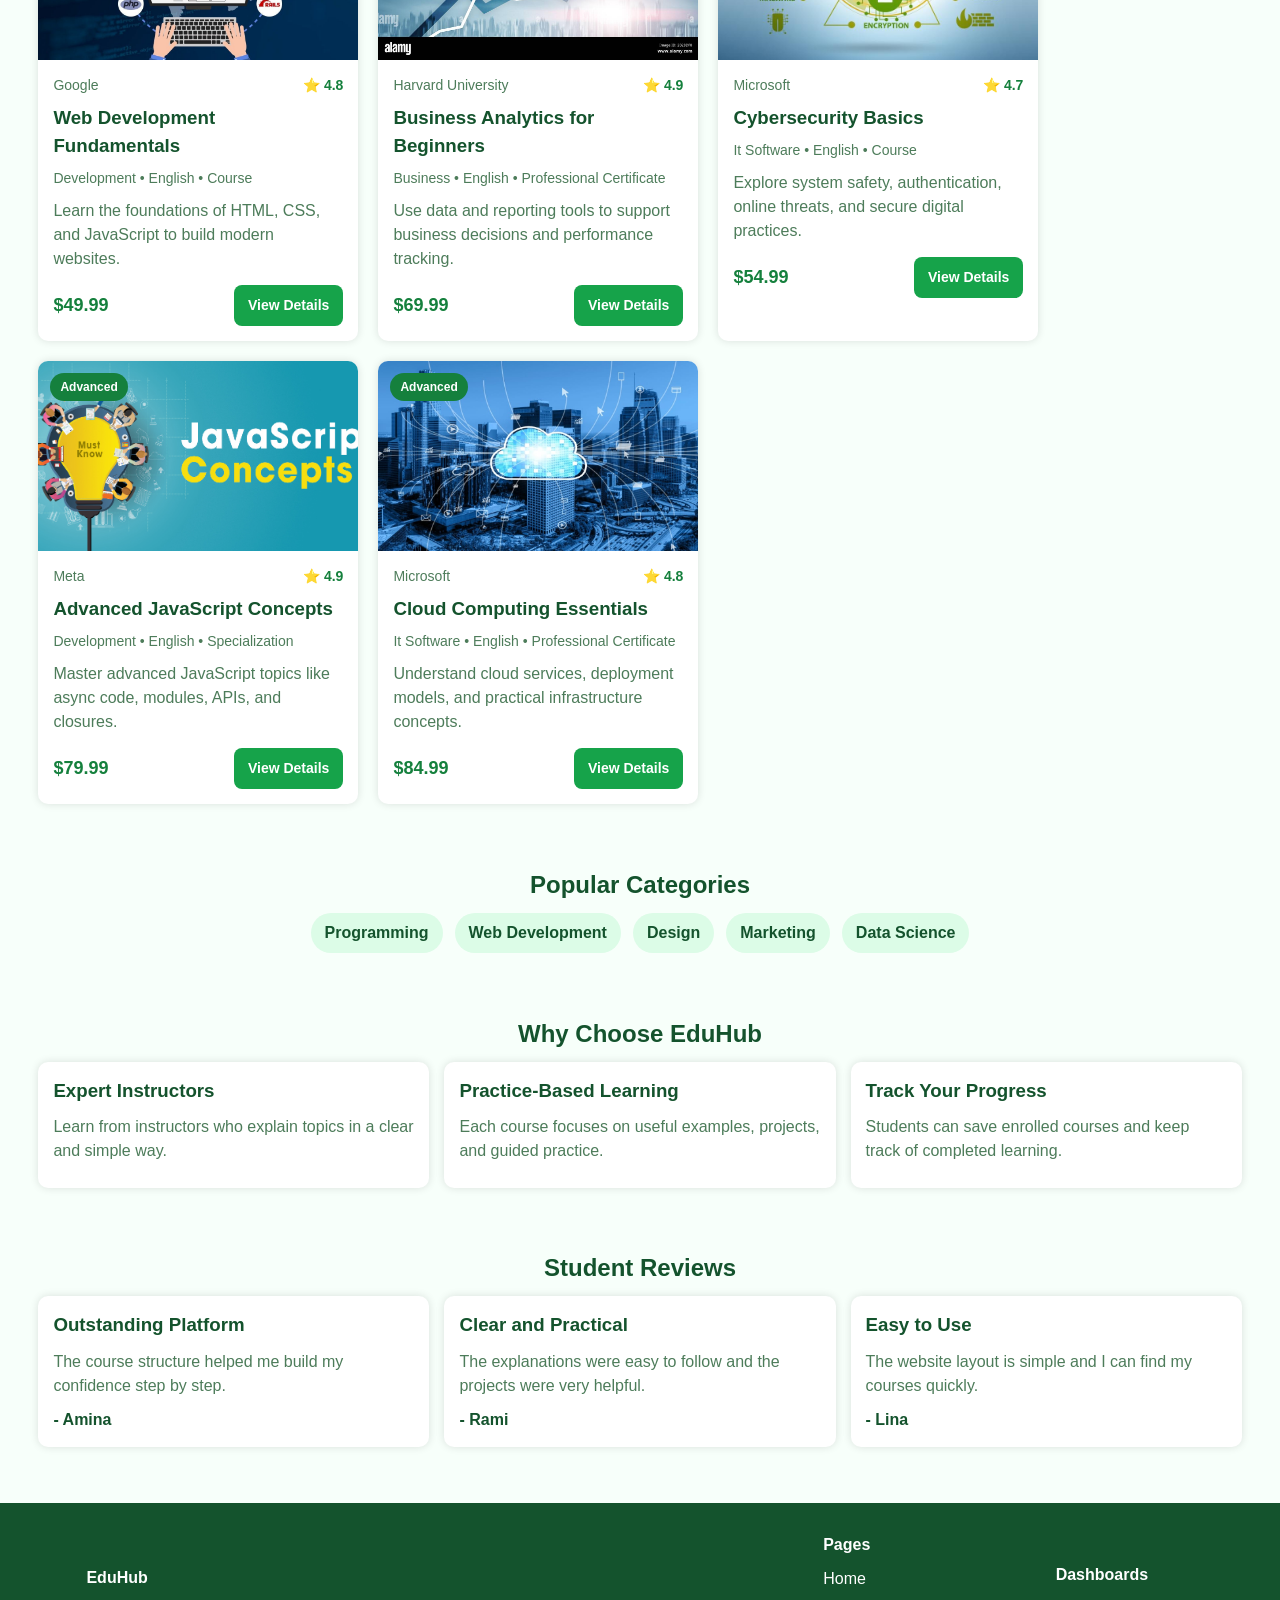
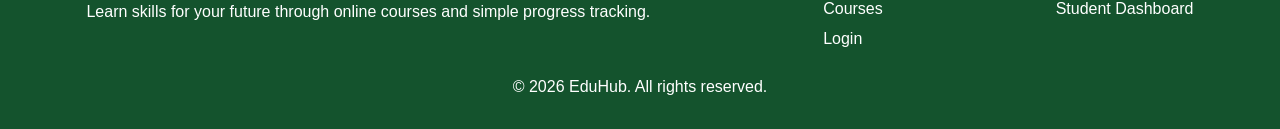
==== commit 4f1b9650: "update footer" ====
--- a/pages/index.html
+++ b/pages/index.html
@@ -167,7 +167,6 @@
         <div>
           <h4>Dashboards</h4>
           <a href="student-dashboard.html">Student Dashboard</a>
-          <a href="instructor-dashboard.html">Instructor Dashboard</a>
         </div>
       </div>
 
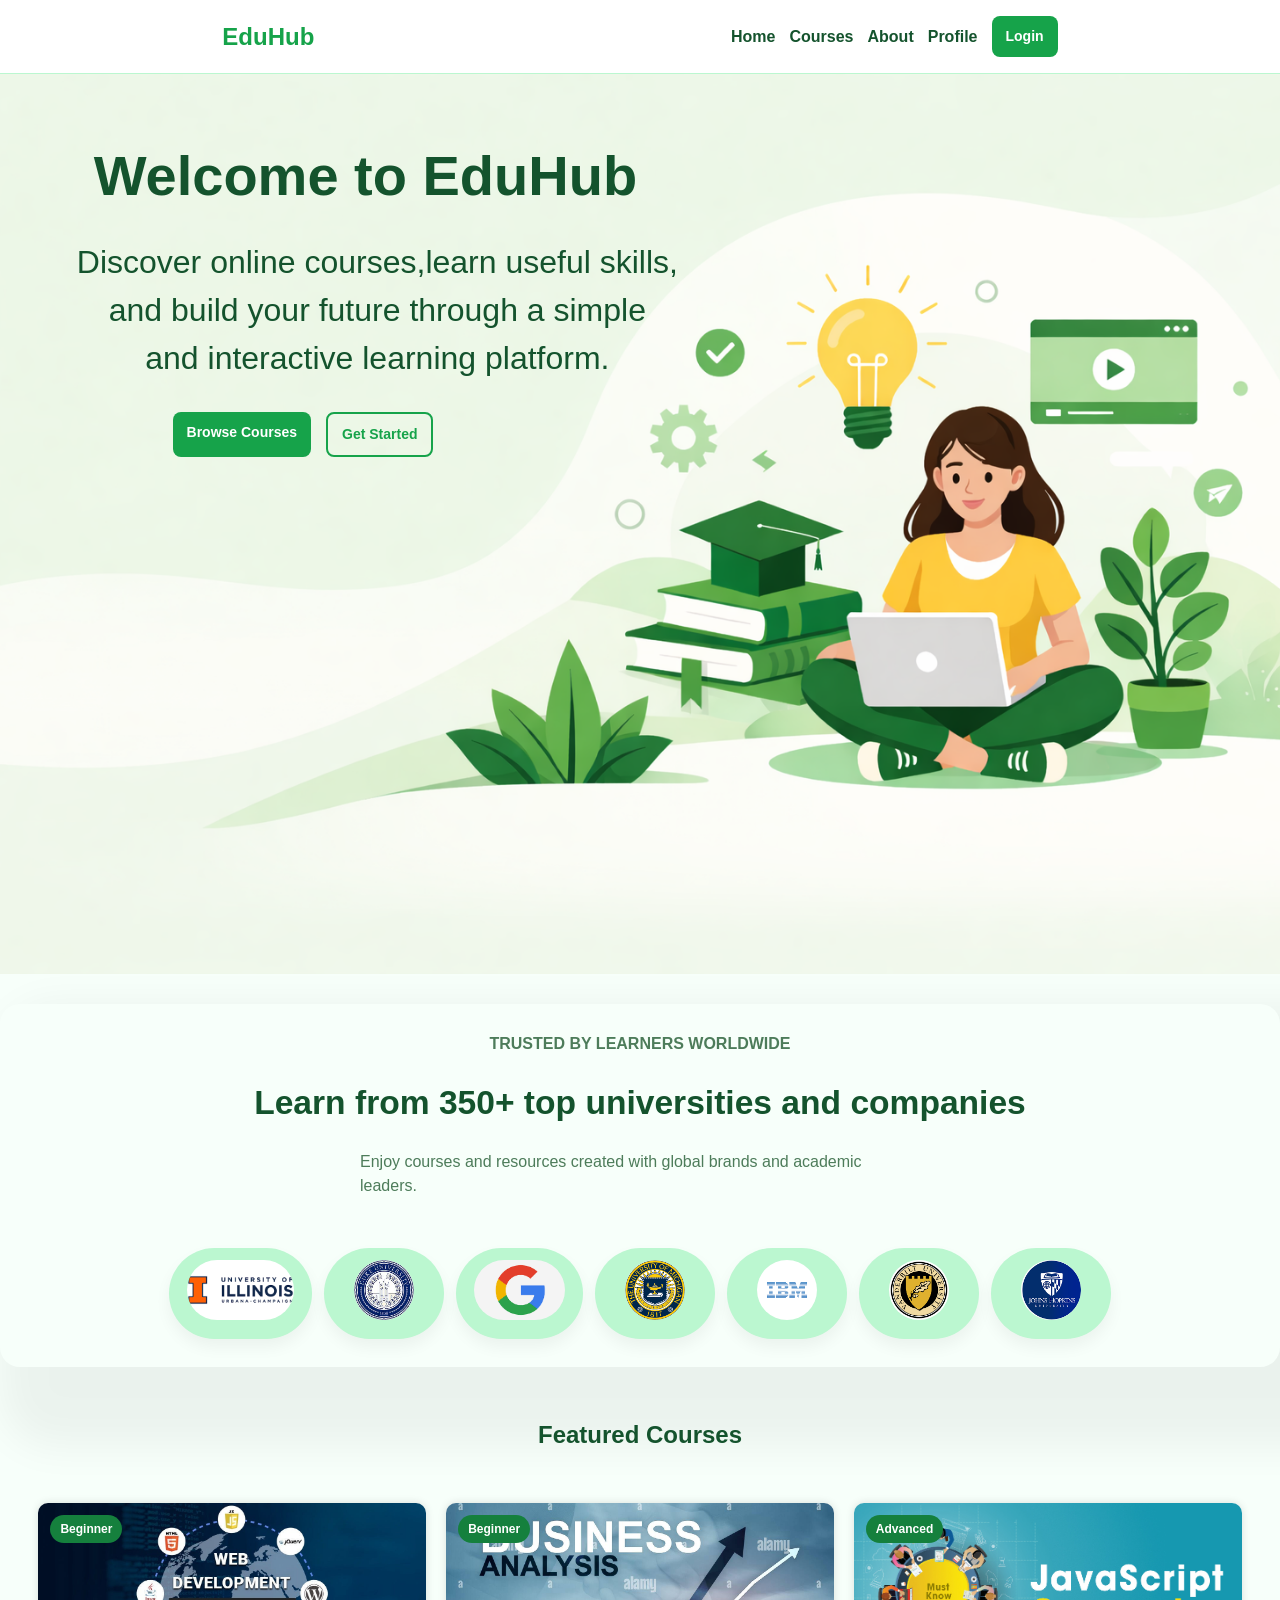
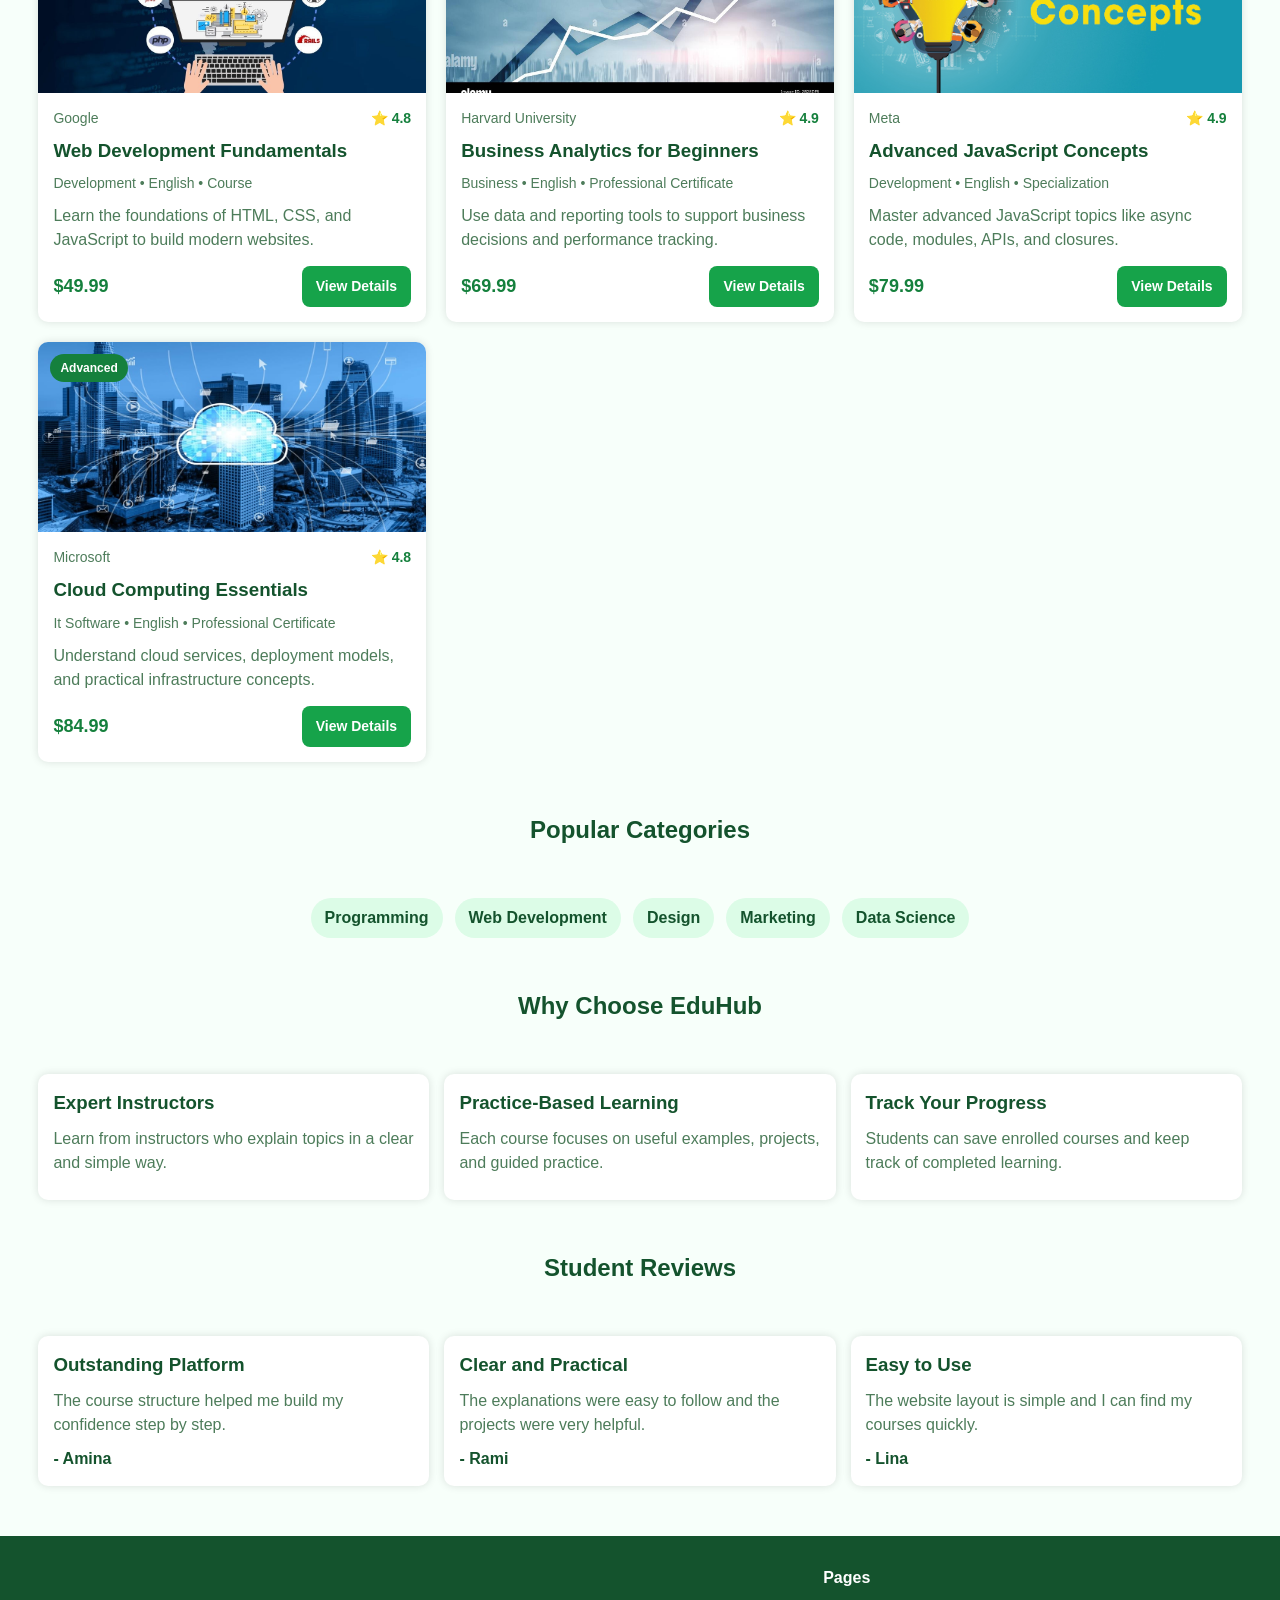
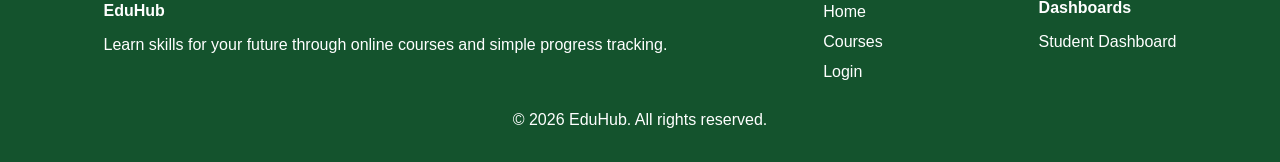
==== commit af2218a0: "her picture corrected" ====
--- a/pages/index.html
+++ b/pages/index.html
@@ -4,9 +4,11 @@
     <meta charset="UTF-8">
     <meta name="viewport" content="width=device-width, initial-scale=1.0">
   <title>EduHub - Home</title>
-  <link rel="stylesheet" href="../styles/style.css">
+  
+    
+    <link rel="stylesheet" href="../styles/courses.css">
+    <link rel="stylesheet" href="../styles/style.css">
     <link rel="stylesheet" href="../styles/index.css">
-    <link rel="stylesheet" href="../styles/courses.css">
 </head>
 
 
--- a/styles/courses.css
+++ b/styles/courses.css
@@ -4,40 +4,84 @@
   margin-bottom: 20px;
   background: var(--surface);
   border-radius: 10px;
-  box-shadow: 0 0 8px black;
+  box-shadow: 0 0 8px lightgrey;
   padding: 18px;
 }
 
 .CourseCardContainer {
   display: grid;
-  grid-template-columns: repeat(auto-fill, minmax(280px, 320px));
+  grid-template-columns: repeat(4, minmax(0, 1fr));
   gap: 20px;
   justify-content: start;
-
-}
-
-.FavoriteCard {
-  border: 2px solid var(--primary);
-}
-
-.CoursesHero {
-  margin-bottom: 20px;
+}
+
+
+.CourseCardContainer > * {
+  min-width: 0;
+}
+.Hero {
+
+  background-image: url(../img/courses_hero.png);
+  background-size: cover;
+  background-position: center;
+  
+  padding: 60px 6%;
+  text-align: center;
+  width: 100%;
+  min-height: 60vh;
+  display: flex;
+  flex-direction: column;
+  flex-wrap: wrap;
+  align-items: flex-start;
+  justify-content: flex-start;
+  gap: 10px;
+}
+
+.Hero h1 {
+  font-size: 350%;
+  text-align: center;
+  position: relative;
+  left: 1.5%;
+
+}
+
+.Hero p {
+  font-size: 200%;
+}
+
+.CoursesLayout {
+  display: grid;
+  grid-template-columns: 360px 1fr;
+  gap: 20px;
+  align-items: start;
+  margin: 18px;
+}
+
+.FiltersSidebar {
+  position: sticky;
+  top: 20px;
+  
+}
+
+.CoursesContent {
+  display: grid;
+  gap: 18px;
 }
 
 .CoursesIntro {
   color: var(--muted);
   max-width: 760px;
+  font-size: 200%;
 }
 
 .TopControls {
   display: grid;
-  grid-template-columns: 2fr 1fr;
+  grid-template-columns: 1fr;
   gap: 12px;
 }
 
 .FilterGroups {
   display: grid;
-  grid-template-columns: repeat(auto-fit, minmax(180px, 1fr));
   gap: 14px;
 }
 
@@ -48,7 +92,7 @@
   padding: 14px;
 }
 
-.FilterGroup h4 {
+/* .FilterGroup h4 {
   color: var(--primary-dark);
   margin-bottom: 10px;
 }
@@ -65,6 +109,44 @@
 
 .FilterGroup input[type="checkbox"] {
   width: 10px;
+} */
+
+.FilterHeader {
+  display: flex;
+  justify-content: space-between;
+  align-items: center;
+  margin-bottom: 10px;
+}
+
+.FilterHeader h4 {
+  color: var(--primary-dark);
+  margin: 0;
+}
+
+.ToggleFilterBtn {
+  background: transparent;
+  border: none;
+  color: var(--primary-dark);
+  font-size: 14px;
+  cursor: pointer;
+}
+
+.FilterOptions label {
+  display: flex;
+  align-items: center;
+  gap: 8px;
+  margin-bottom: 8px;
+  color: var(--text);
+  cursor: pointer;
+  font-size: 14px;
+}
+
+.FilterOptions input[type="checkbox"] {
+  width: auto;
+}
+
+.FilterOptions.collapsed label:nth-child(n + 3) {
+  display: none;
 }
 
 .ExtraActions {
@@ -97,8 +179,50 @@
   background: var(--accent);
 }
 
+@media (max-width: 1500px) {
+  .CourseCardContainer {
+    grid-template-columns: repeat(3, minmax(0, 1fr));
+  }
+}
+
+@media (max-width: 1200px) {
+  .CoursesLayout {
+    grid-template-columns: 320px 1fr;
+  }
+
+  .CourseCardContainer {
+    grid-template-columns: repeat(2, minmax(0, 1fr));
+  }
+}
+
 @media (max-width: 768px) {
   .TopControls {
     grid-template-columns: 1fr;
   }
+
+  .CoursesLayout {
+    grid-template-columns: 1fr;
+  }
+
+  .FiltersSidebar {
+    position: static;
+  }
+
+  .CourseCardContainer {
+    grid-template-columns: 1fr;
+    justify-content: stretch;
+  }
+
+  .Hero {
+    min-height: 40vh;
+    padding: 40px 5%;
+  }
+
+  .Hero h1 {
+    font-size: 200%;
+  }
+
+  .Hero p {
+    font-size: 140%;
+  }
 }
--- a/styles/style.css
+++ b/styles/style.css
@@ -121,10 +121,11 @@
 }
 
 .PageSection {
-  padding: 0.5% 3%;
+  padding: 0% 3%;
 }
 .Headerr{
   text-align: center;
+  padding-bottom: 40px;
 }
 .CategoryRow{
   display: flex;
@@ -179,7 +180,7 @@
   background: var(--text);
   color: white;
   margin-top: 30px;
-  padding: 30px 0;
+  padding: 30px 2%;
 }
 
 .FooterContainer {
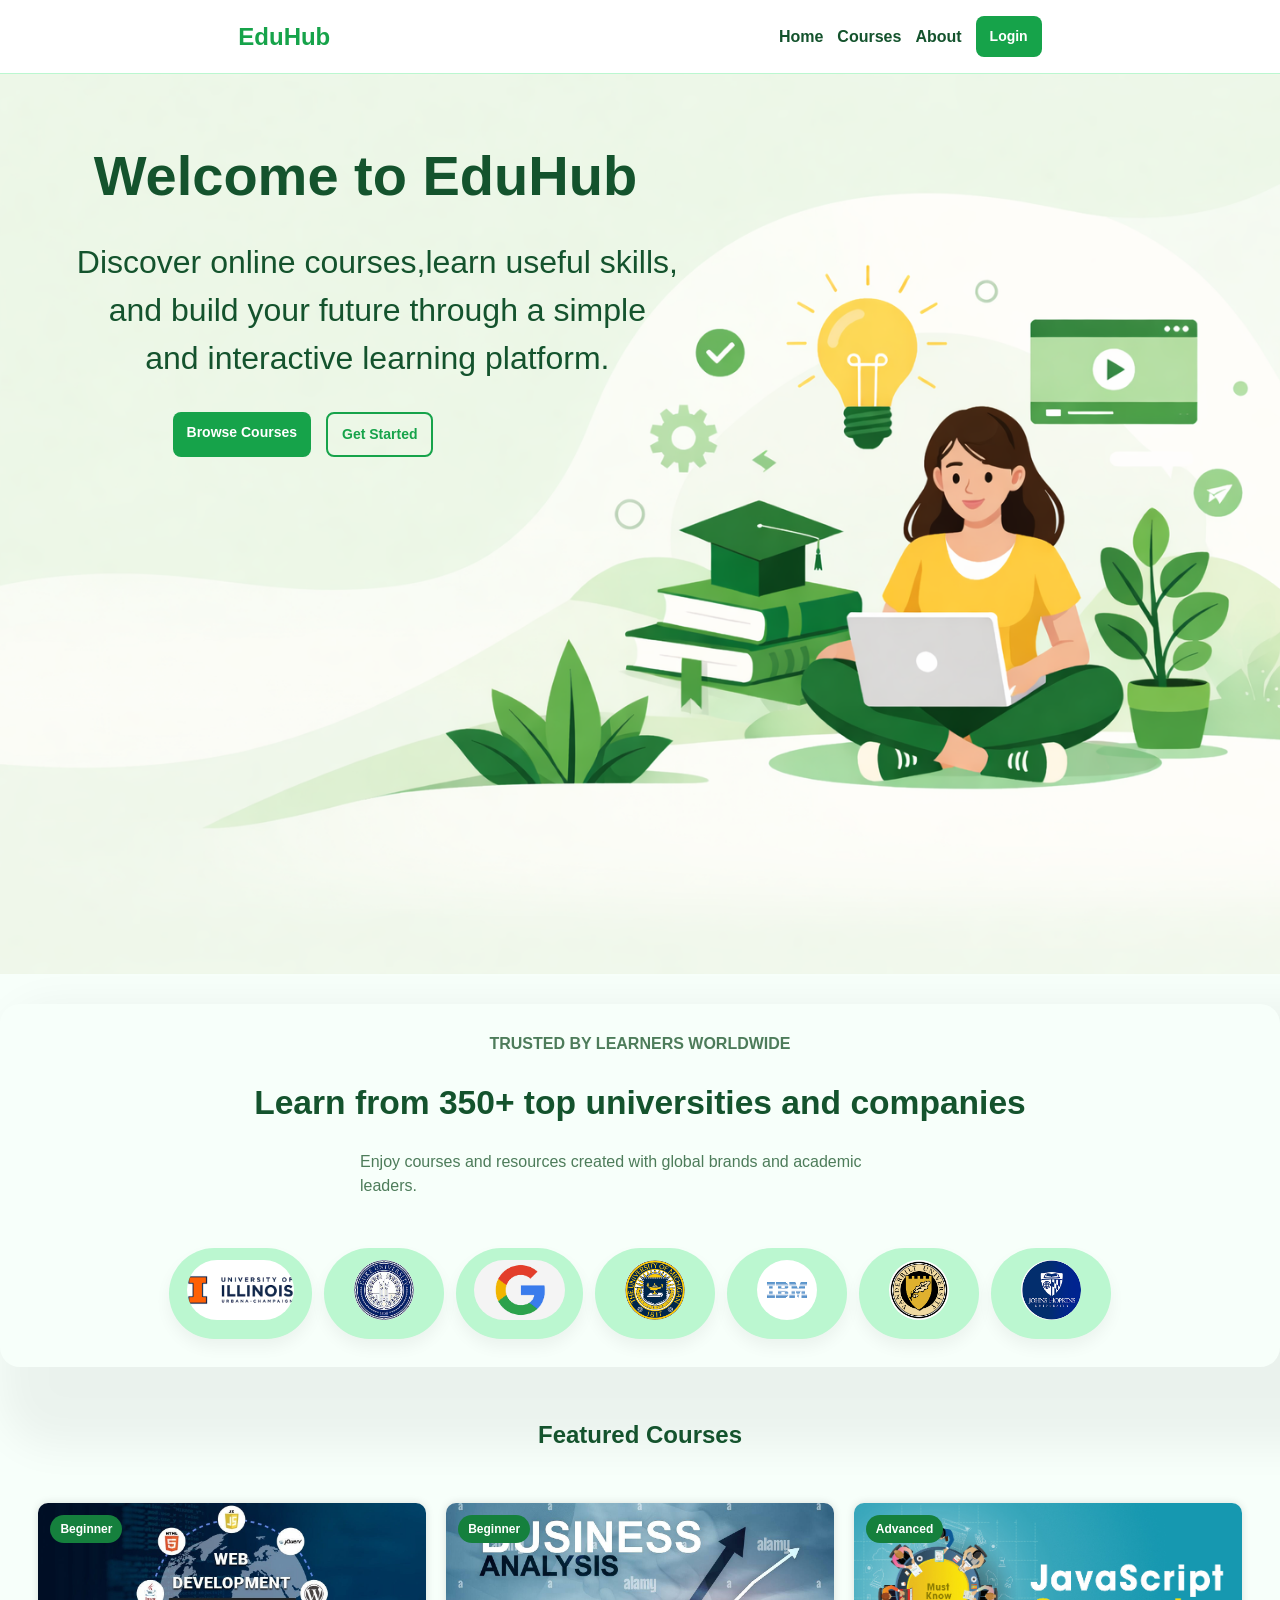
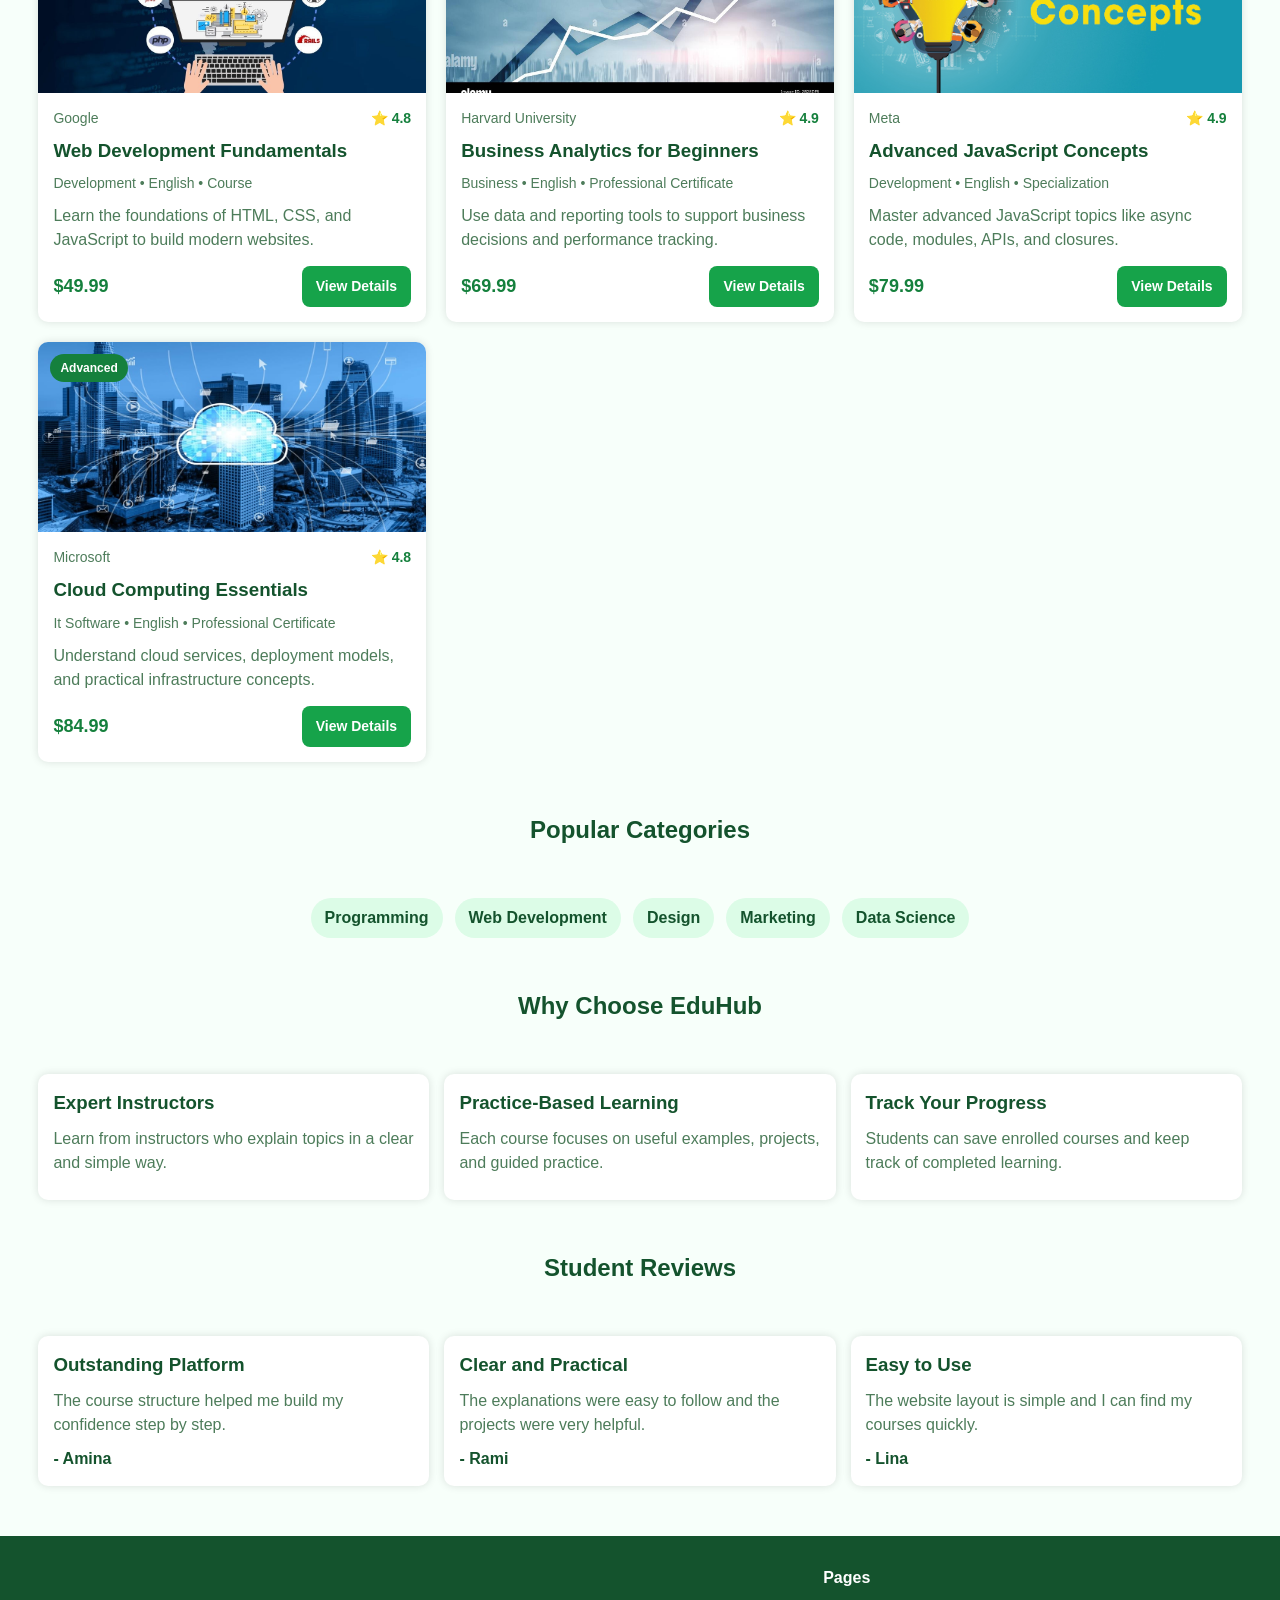
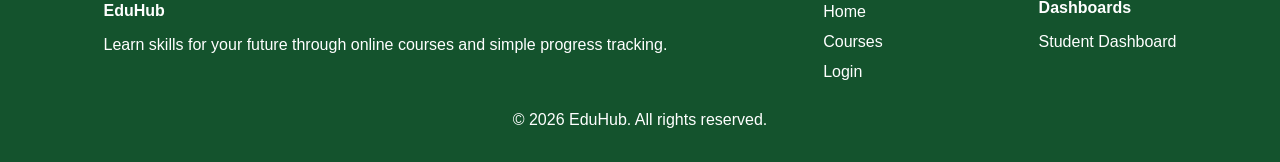
==== commit c329536b: "update to remove the profile if not logged in Co-authored-by: Copilot <copilot@github.com>" ====
--- a/pages/index.html
+++ b/pages/index.html
@@ -21,7 +21,7 @@
         <a href="index.html">Home</a>
         <a href="courses.html">Courses</a>
         <a href="about.html">About</a>
-        <a href="profile.html">Profile</a>
+        <a href="profile.html" id="ProfileLink">Profile</a>
         <a href="auth.html" id="Login" class="Btn Btn1">Login</a>
       </nav>
       <button id="MenuToggle" class="Hidden">Menu</button>
--- a/styles/style.css
+++ b/styles/style.css
@@ -420,3 +420,4 @@
   }
 }
 
+.Visible { display: block; }
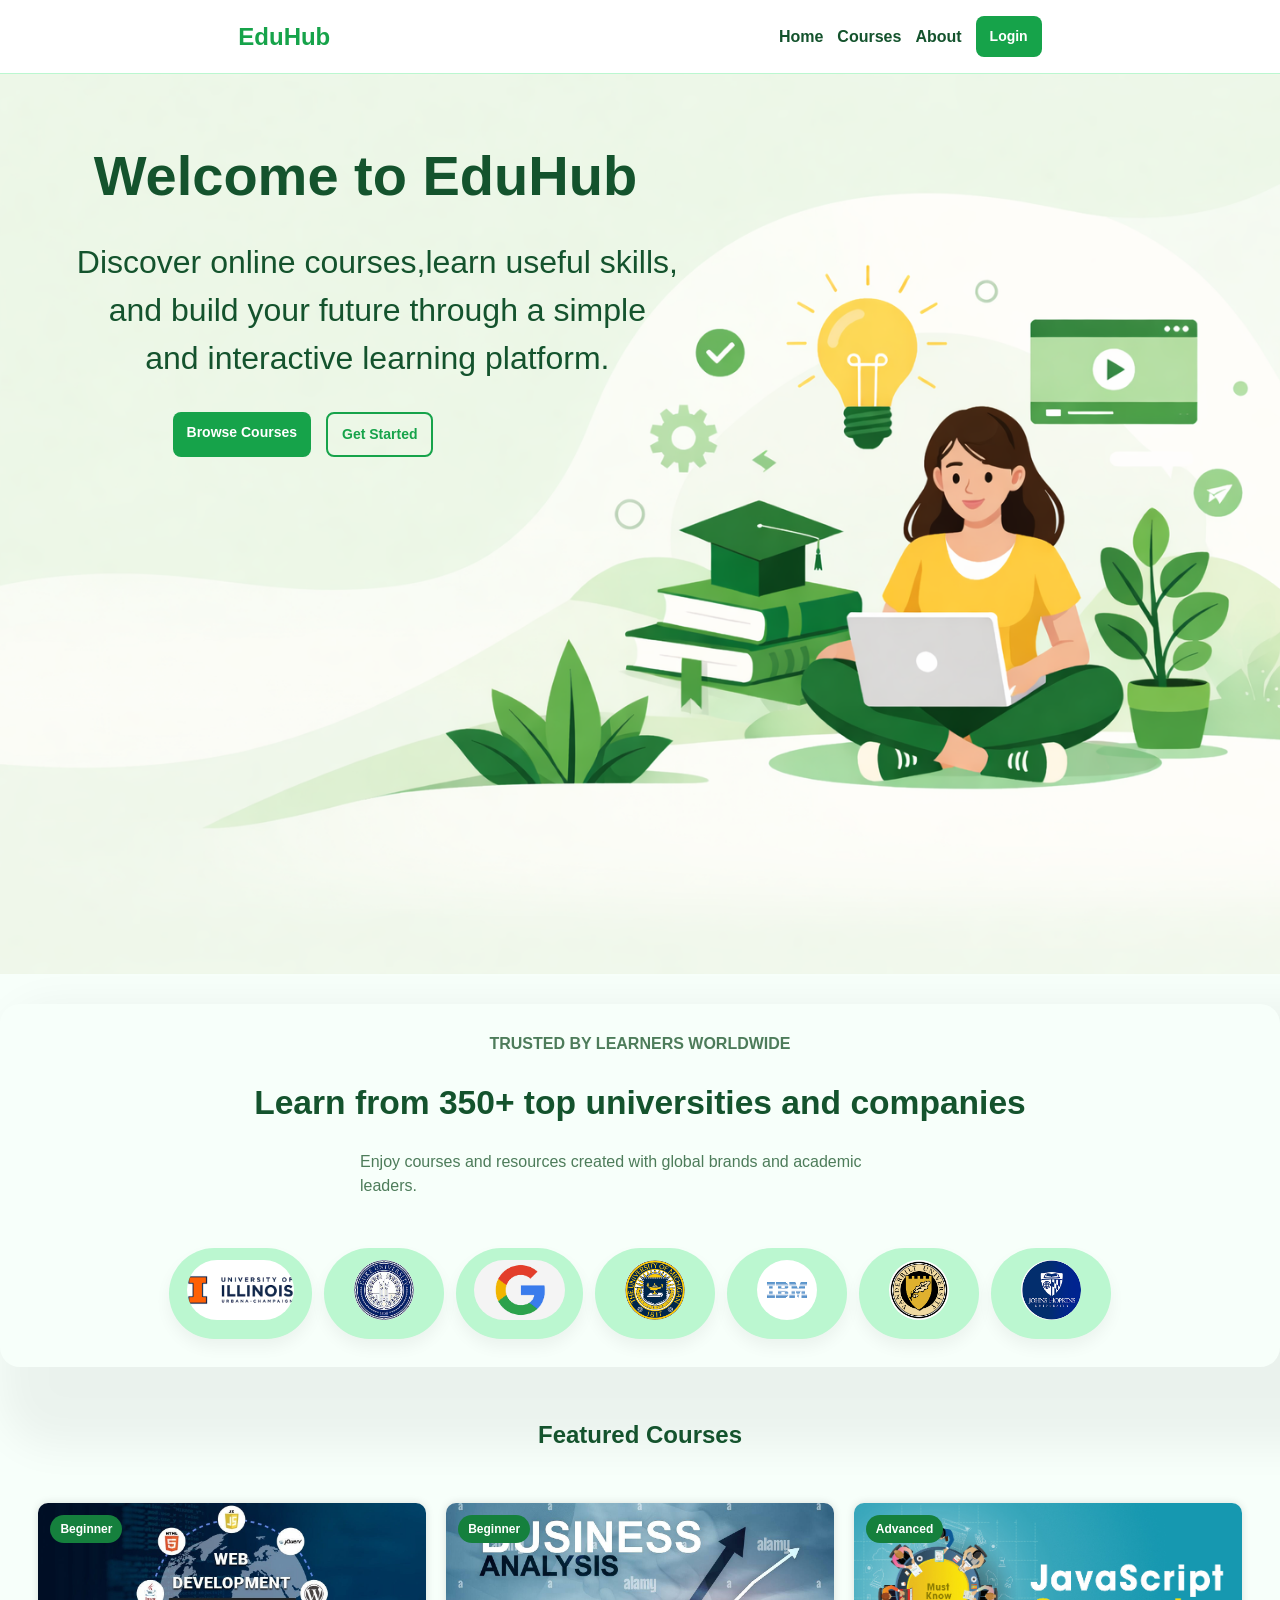
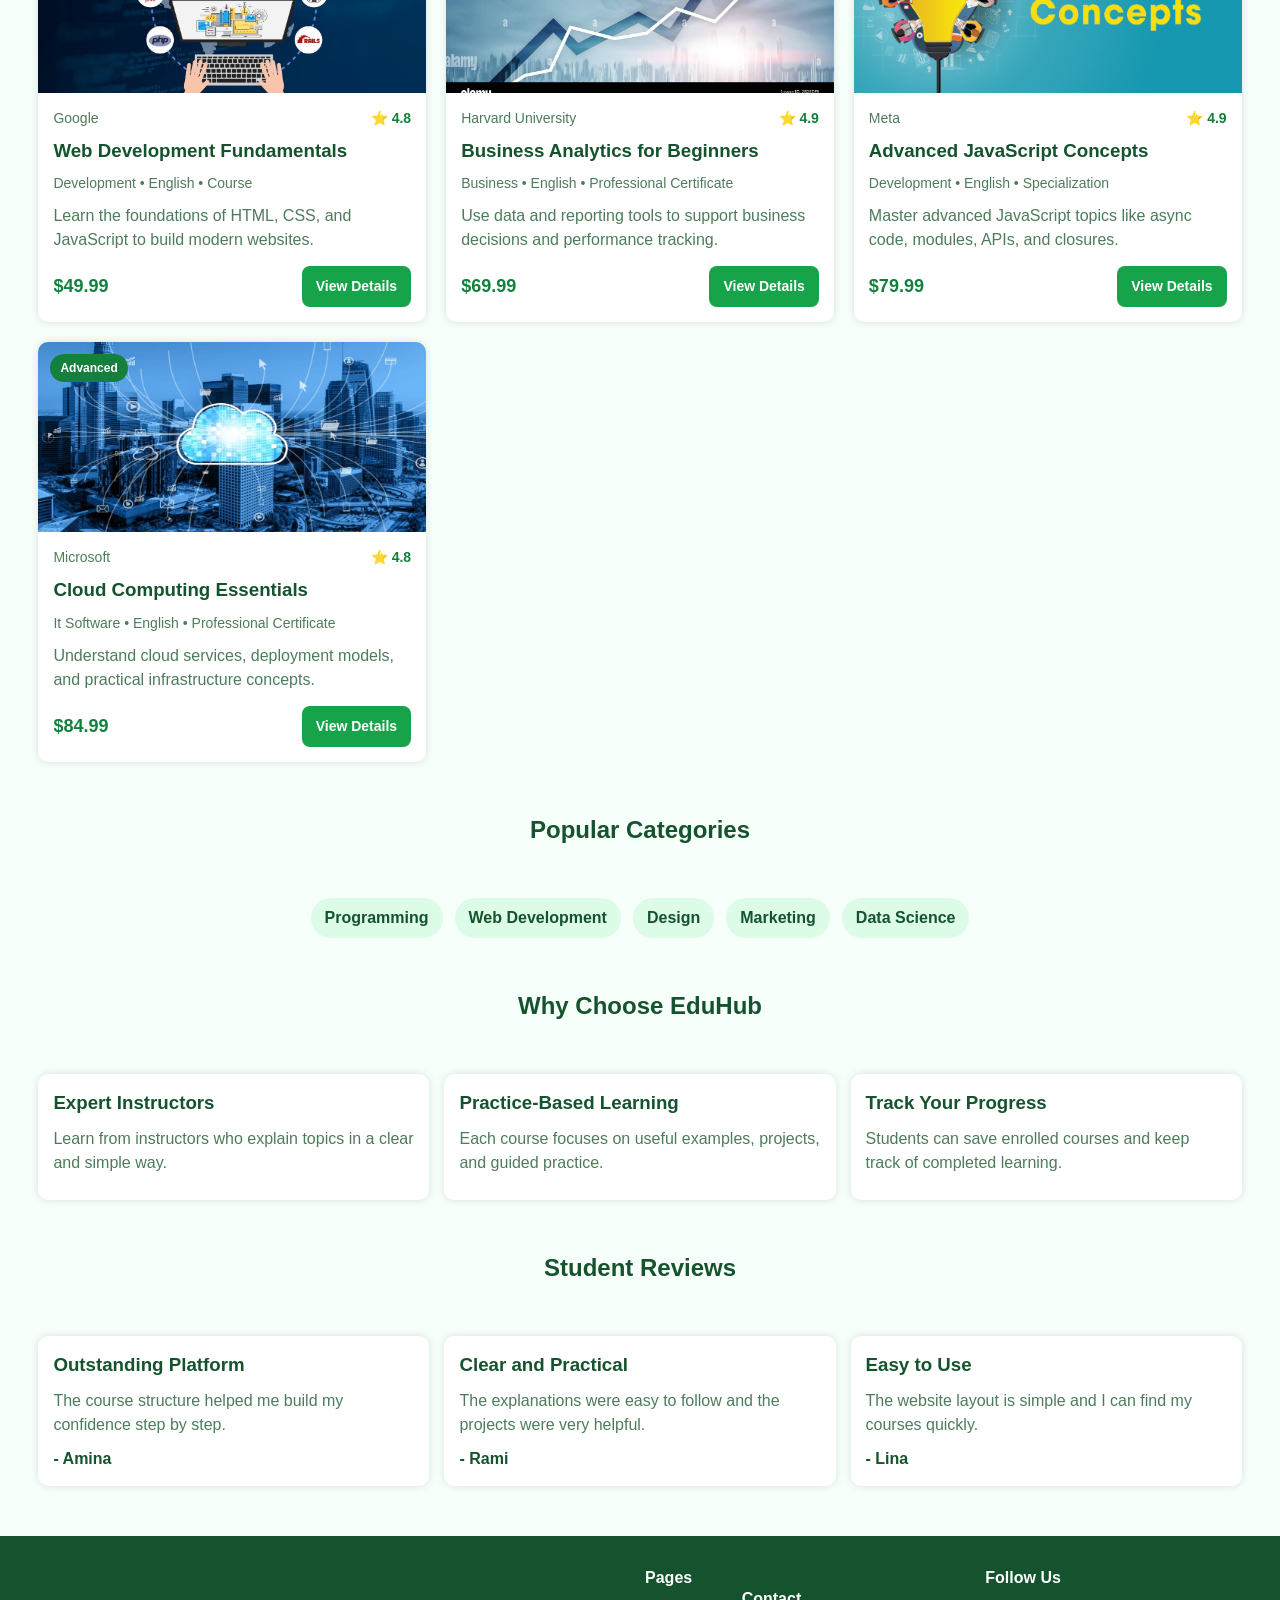
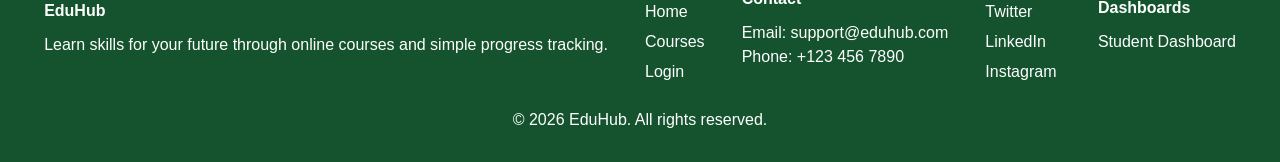
==== commit 57897e4a: "zabatet el footer lal kil" ====
--- a/pages/index.html
+++ b/pages/index.html
@@ -152,7 +152,7 @@
 
 
 
-  <footer class="Footer">
+   <footer class="Footer">
       <div class="FooterContainer">
         <div>
           <h4>EduHub</h4>
@@ -165,12 +165,25 @@
           <a href="courses.html">Courses</a>
           <a href="auth.html">Login</a>
         </div>
+        <div>
+           <h4>Contact</h4>
+      <p>Email: support@eduhub.com</p>
+      <p>Phone: +123 456 7890</p>
+        </div>
+        <div>
+            <h4>Follow Us</h4>
+      <a href="https://x.com/eduhub">Twitter</a>
+      <a href="https://linkedin.com/company/eduhub">LinkedIn</a>
+      <a href="https://instagram.com/eduhub">Instagram</a>
+        </div>
 
         <div>
           <h4>Dashboards</h4>
           <a href="student-dashboard.html">Student Dashboard</a>
         </div>
       </div>
+      
+
 
       <p class="FooterCopy">© 2026 EduHub. All rights reserved.</p>
   </footer>
